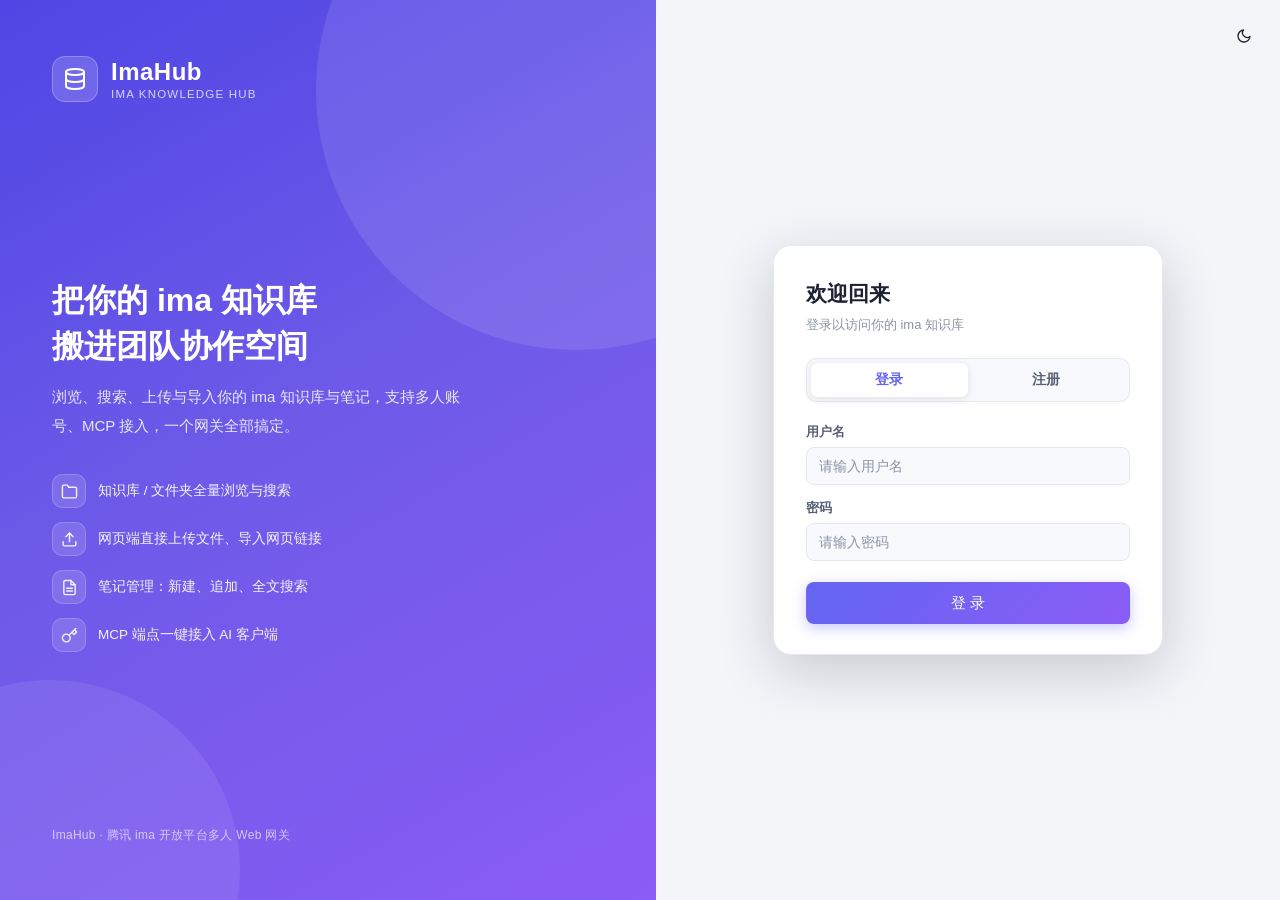
==== web/index.html @ d9f64e57 "feat: ImaHub v0.1.0 — 腾讯 ima 团队 Web 网关（WebUI + 账号 + IMA 引擎 + MCP） - 单二进制纯 Go，WebUI 内嵌零前端构建；ima 开放平台引" ====
<!DOCTYPE html>
<html lang="zh-CN">
<head>
<meta charset="utf-8">
<meta name="viewport" content="width=device-width, initial-scale=1">
<title>ImaHub</title>
<link rel="icon" href="data:image/svg+xml,%3Csvg xmlns='http://www.w3.org/2000/svg' viewBox='0 0 32 32'%3E%3Cdefs%3E%3ClinearGradient id='g' x1='0' y1='0' x2='1' y2='1'%3E%3Cstop offset='0' stop-color='%236366f1'/%3E%3Cstop offset='1' stop-color='%238b5cf6'/%3E%3C/linearGradient%3E%3C/defs%3E%3Crect width='32' height='32' rx='8' fill='url(%23g)'/%3E%3Cpath d='M10 9h4v14h-4z M18 9h4v14h-4z' fill='%23fff' opacity='.9'/%3E%3C/svg%3E">
<link rel="stylesheet" href="style.css">
</head>
<body>

<!-- ============ 登录 / 注册 / 初始化 ============ -->
<div id="login-view" class="login-wrap hidden">
  <section class="login-hero">
    <div class="hero-brand">
      <div class="hero-logo" id="hero-logo"></div>
      <div>
        <h1 id="hero-site-name">ImaHub</h1>
        <div class="ver" id="hero-version">IMA KNOWLEDGE HUB</div>
      </div>
    </div>
    <div class="hero-mid">
      <h2>把你的 ima 知识库<br>搬进团队协作空间</h2>
      <p>浏览、搜索、上传与导入你的 ima 知识库与笔记，支持多人账号、MCP 接入，一个网关全部搞定。</p>
      <div class="hero-features">
        <div class="hero-feature"><span class="fi" data-hero-icon="folder"></span><span>知识库 / 文件夹全量浏览与搜索</span></div>
        <div class="hero-feature"><span class="fi" data-hero-icon="upload"></span><span>网页端直接上传文件、导入网页链接</span></div>
        <div class="hero-feature"><span data-hero-icon="note" class="fi"></span><span>笔记管理：新建、追加、全文搜索</span></div>
        <div class="hero-feature"><span class="fi" data-hero-icon="key"></span><span>MCP 端点一键接入 AI 客户端</span></div>
      </div>
    </div>
    <div class="hero-foot">ImaHub · 腾讯 ima 开放平台多人 Web 网关</div>
  </section>

  <section class="login-side">
    <button class="btn icon ghost login-theme" id="login-theme-btn" title="切换主题"></button>
    <div class="login-card">
      <h2 id="auth-title">欢迎回来</h2>
      <p class="sub" id="auth-sub">登录以访问你的 ima 知识库</p>

      <div class="login-tabs" id="auth-tabs">
        <button type="button" data-tab="login" class="active">登录</button>
        <button type="button" data-tab="register">注册</button>
      </div>

      <form id="auth-form" autocomplete="off">
        <div class="field">
          <label for="auth-username">用户名</label>
          <input class="input" id="auth-username" name="username" placeholder="请输入用户名" autocomplete="username" required>
        </div>
        <div class="field">
          <label for="auth-password">密码</label>
          <input class="input" id="auth-password" name="password" type="password" placeholder="请输入密码" autocomplete="current-password" required>
        </div>
        <div class="field hidden" id="auth-password2-field">
          <label for="auth-password2">确认密码</label>
          <input class="input" id="auth-password2" name="password2" type="password" placeholder="再次输入密码" autocomplete="new-password">
        </div>
        <button class="btn primary login-submit" id="auth-submit" type="submit">登 录</button>
      </form>
    </div>
  </section>
</div>

<!-- ============ 主应用 ============ -->
<div id="app-view" class="layout hidden">
  <aside class="sidebar" id="sidebar">
    <div class="side-brand">
      <div class="side-logo" id="side-logo"></div>
      <div>
        <div class="name" id="side-site-name">ImaHub</div>
        <div class="ver" id="side-version">IMA HUB</div>
      </div>
    </div>
    <nav class="side-nav" id="side-nav">
      <div class="side-group-title">工作台</div>
      <button class="side-item" data-route="home"><span data-icon="home"></span>首页</button>
      <button class="side-item" data-route="files"><span data-icon="folder"></span>文件 / 知识库</button>
      <button class="side-item" data-route="notes"><span data-icon="note"></span>笔记</button>
      <div class="side-group-title">账号</div>
      <button class="side-item" data-route="settings"><span data-icon="settings"></span>设置</button>
      <button class="side-item hidden" data-route="admin" id="nav-admin"><span data-icon="users"></span>管理后台</button>
    </nav>
    <div class="side-foot">
      <div class="side-user">
        <div class="avatar" id="side-avatar">U</div>
        <div class="uinfo">
          <div class="uname" id="side-username">—</div>
          <div class="urole" id="side-userrole">—</div>
        </div>
      </div>
      <div class="side-foot-actions">
        <button class="btn sm" id="theme-btn" title="切换主题"><span data-icon="moon"></span>主题</button>
        <button class="btn sm" id="logout-btn" title="退出登录"><span data-icon="logout"></span>退出</button>
      </div>
    </div>
  </aside>
  <div class="sidebar-overlay" id="sidebar-overlay"></div>

  <div class="main">
    <header class="topbar">
      <button class="btn icon ghost hamburger" id="hamburger" title="菜单"><span data-icon="menu"></span></button>
      <div class="page-title" id="page-title">文件 / 知识库</div>
      <div class="spacer"></div>
      <button class="btn icon ghost" id="top-theme-btn" title="切换主题"><span data-icon="moon"></span></button>
    </header>
    <main class="content" id="view-root"></main>
  </div>
</div>

<div id="modal-root"></div>
<div class="toasts" id="toasts"></div>

<script src="api.js"></script>
<script src="ui.js"></script>
<script src="view-files.js"></script>
<script src="view-notes.js"></script>
<script src="view-misc.js"></script>
<script src="view-home.js"></script>
<script src="app.js"></script>
</body>
</html>
---- web/style.css ----
/* ImaHub — 手写样式，零外部依赖 */

/* ============ 变量 ============ */
:root {
  --accent: #6366f1;
  --accent-2: #8b5cf6;
  --accent-grad: linear-gradient(135deg, #6366f1 0%, #8b5cf6 100%);
  --accent-soft: rgba(99, 102, 241, .10);
  --accent-border: rgba(99, 102, 241, .35);
  --bg: #f4f5f9;
  --panel: #ffffff;
  --panel-2: #f8f9fc;
  --text: #1d2233;
  --text-2: #565e73;
  --muted: #8b93a7;
  --border: #e6e8f0;
  --hover: #f1f2f8;
  --danger: #e5484d;
  --danger-soft: rgba(229, 72, 77, .10);
  --ok: #12a672;
  --ok-soft: rgba(18, 166, 114, .12);
  --warn: #d97706;
  --warn-soft: rgba(217, 119, 6, .12);
  --shadow: 0 1px 3px rgba(24, 28, 48, .06), 0 8px 24px rgba(24, 28, 48, .07);
  --shadow-lg: 0 16px 56px rgba(24, 28, 48, .20);
  --radius: 12px;
  --radius-sm: 8px;
  --sidebar-bg: #161a2d;
  --sidebar-bg-2: #1d2238;
  --sidebar-text: #a7aec6;
  --sidebar-line: rgba(255, 255, 255, .07);
  --topbar-h: 60px;
}

[data-theme="dark"] {
  --bg: #0e1120;
  --panel: #171b2c;
  --panel-2: #1d2235;
  --text: #e9ebf5;
  --text-2: #b3b9cd;
  --muted: #79809c;
  --border: #282e46;
  --hover: #222840;
  --accent-soft: rgba(129, 140, 248, .16);
  --accent-border: rgba(129, 140, 248, .45);
  --ok-soft: rgba(18, 166, 114, .18);
  --warn-soft: rgba(217, 119, 6, .18);
  --danger-soft: rgba(229, 72, 77, .16);
  --shadow: 0 1px 3px rgba(0, 0, 0, .35), 0 8px 24px rgba(0, 0, 0, .35);
  --shadow-lg: 0 16px 56px rgba(0, 0, 0, .6);
}

/* ============ 基础 ============ */
* { box-sizing: border-box; }
html, body { height: 100%; }
body {
  margin: 0;
  font-family: -apple-system, BlinkMacSystemFont, "Segoe UI", "PingFang SC", "Hiragino Sans GB", "Microsoft YaHei", "Noto Sans SC", sans-serif;
  font-size: 14px;
  color: var(--text);
  background: var(--bg);
  -webkit-font-smoothing: antialiased;
  overflow: hidden;
}
.hidden { display: none !important; }
button { font-family: inherit; }
input, textarea, select { font-family: inherit; color: inherit; }
a { color: var(--accent); text-decoration: none; }
::-webkit-scrollbar { width: 10px; height: 10px; }
::-webkit-scrollbar-thumb { background: rgba(128, 136, 160, .38); border-radius: 8px; border: 2px solid transparent; background-clip: content-box; }
[data-theme="dark"] ::-webkit-scrollbar-thumb { background: rgba(128, 136, 160, .26); border: 2px solid transparent; background-clip: content-box; }
::-webkit-scrollbar-track { background: transparent; }

/* ============ 按钮 ============ */
.btn {
  display: inline-flex; align-items: center; justify-content: center; gap: 7px;
  height: 36px; padding: 0 15px;
  border: 1px solid var(--border); border-radius: var(--radius-sm);
  background: var(--panel); color: var(--text);
  font-size: 13.5px; font-weight: 500; cursor: pointer;
  transition: all .16s ease; white-space: nowrap; user-select: none;
}
.btn:hover { border-color: var(--accent-border); color: var(--accent); background: var(--accent-soft); }
.btn:active { transform: translateY(1px); }
.btn:disabled { opacity: .55; cursor: not-allowed; transform: none; }
.btn.primary { background: var(--accent-grad); border-color: transparent; color: #fff; box-shadow: 0 4px 14px rgba(99, 102, 241, .35); }
.btn.primary:hover { filter: brightness(1.07); color: #fff; background: var(--accent-grad); }
.btn.danger { background: var(--danger); border-color: transparent; color: #fff; }
.btn.danger:hover { filter: brightness(1.08); background: var(--danger); color: #fff; }
.btn.ghost { background: transparent; border-color: transparent; }
.btn.ghost:hover { background: var(--hover); color: var(--text); border-color: transparent; }
.btn.sm { height: 30px; padding: 0 11px; font-size: 12.5px; gap: 5px; }
.btn.icon { width: 36px; padding: 0; }
.btn.icon.sm { width: 30px; }
.btn .icon-svg { flex: none; }

/* ============ 表单 ============ */
.field { margin-bottom: 15px; }
.field > label { display: block; font-size: 12.5px; font-weight: 600; color: var(--text-2); margin-bottom: 6px; }
.input, .select, .textarea {
  width: 100%; height: 38px; padding: 0 12px;
  border: 1px solid var(--border); border-radius: var(--radius-sm);
  background: var(--panel-2); color: var(--text); font-size: 13.5px;
  transition: border-color .16s, box-shadow .16s; outline: none;
}
.textarea { height: auto; min-height: 110px; padding: 10px 12px; line-height: 1.65; resize: vertical; }
.input:focus, .select:focus, .textarea:focus { border-color: var(--accent); box-shadow: 0 0 0 3px var(--accent-soft); background: var(--panel); }
.input::placeholder, .textarea::placeholder { color: var(--muted); }
.select { appearance: none; -webkit-appearance: none; background-image: linear-gradient(45deg, transparent 50%, var(--muted) 50%), linear-gradient(135deg, var(--muted) 50%, transparent 50%); background-position: calc(100% - 17px) 16px, calc(100% - 12px) 16px; background-size: 5px 5px; background-repeat: no-repeat; cursor: pointer; }
.hint { font-size: 12px; color: var(--muted); margin-top: 6px; line-height: 1.6; }
.form-row { display: flex; gap: 12px; }
.form-row > * { flex: 1; min-width: 0; }

.checkbox { display: inline-flex; align-items: center; gap: 8px; cursor: pointer; font-size: 13.5px; user-select: none; }
.checkbox input { width: 16px; height: 16px; accent-color: var(--accent); cursor: pointer; }

.switch { position: relative; width: 40px; height: 22px; flex: none; cursor: pointer; }
.switch input { opacity: 0; width: 0; height: 0; }
.switch .track { position: absolute; inset: 0; background: var(--border); border-radius: 999px; transition: background .18s; }
.switch .track::after { content: ""; position: absolute; top: 3px; left: 3px; width: 16px; height: 16px; background: #fff; border-radius: 50%; transition: transform .18s; box-shadow: 0 1px 3px rgba(0, 0, 0, .25); }
.switch input:checked + .track { background: var(--accent); }
.switch input:checked + .track::after { transform: translateX(18px); }

/* ============ 登录页 ============ */
.login-wrap { min-height: 100vh; display: grid; grid-template-columns: 1.05fr 1fr; overflow: auto; }
.login-hero {
  position: relative; overflow: hidden;
  background: linear-gradient(150deg, #4f46e5 0%, #6d5ae8 46%, #8b5cf6 100%);
  color: #fff; padding: 56px 52px;
  display: flex; flex-direction: column; justify-content: space-between;
}
.login-hero::before, .login-hero::after {
  content: ""; position: absolute; border-radius: 50%; pointer-events: none;
}
.login-hero::before { width: 520px; height: 520px; right: -180px; top: -170px; background: rgba(255, 255, 255, .10); }
.login-hero::after { width: 380px; height: 380px; left: -140px; bottom: -160px; background: rgba(255, 255, 255, .08); }
.login-hero > * { position: relative; z-index: 1; }
.hero-brand { display: flex; align-items: center; gap: 13px; }
.hero-logo {
  width: 46px; height: 46px; border-radius: 13px; flex: none;
  background: rgba(255, 255, 255, .16); border: 1px solid rgba(255, 255, 255, .25);
  display: flex; align-items: center; justify-content: center;
  backdrop-filter: blur(6px);
}
.hero-brand h1 { margin: 0; font-size: 24px; font-weight: 700; letter-spacing: .5px; }
.hero-brand .ver { font-size: 11.5px; opacity: .75; margin-top: 2px; letter-spacing: 1.2px; text-transform: uppercase; }
.hero-mid { margin: 48px 0; }
.hero-mid h2 { font-size: 32px; line-height: 1.45; margin: 0 0 14px; font-weight: 700; }
.hero-mid p { font-size: 15px; line-height: 1.9; opacity: .85; margin: 0; max-width: 420px; }
.hero-features { display: flex; flex-direction: column; gap: 14px; margin-top: 34px; }
.hero-feature { display: flex; align-items: center; gap: 12px; font-size: 13.5px; opacity: .92; }
.hero-feature .fi {
  width: 34px; height: 34px; border-radius: 10px; flex: none;
  background: rgba(255, 255, 255, .14); border: 1px solid rgba(255, 255, 255, .2);
  display: flex; align-items: center; justify-content: center;
}
.hero-foot { font-size: 12px; opacity: .65; letter-spacing: .3px; }

.login-side { display: flex; align-items: center; justify-content: center; padding: 40px 30px; background: var(--bg); position: relative; }
.login-card {
  width: 100%; max-width: 390px;
  background: var(--panel); border: 1px solid var(--border);
  border-radius: 18px; box-shadow: var(--shadow-lg);
  padding: 34px 32px 30px;
}
.login-card h2 { margin: 0 0 6px; font-size: 21px; }
.login-card .sub { color: var(--muted); font-size: 13px; margin: 0 0 22px; line-height: 1.7; }
.login-tabs { display: flex; background: var(--panel-2); border: 1px solid var(--border); border-radius: 10px; padding: 4px; margin-bottom: 22px; }
.login-tabs button {
  flex: 1; height: 34px; border: 0; border-radius: 7px; background: transparent;
  color: var(--text-2); font-size: 13.5px; font-weight: 600; cursor: pointer; transition: all .16s;
}
.login-tabs button.active { background: var(--panel); color: var(--accent); box-shadow: 0 2px 8px rgba(24, 28, 48, .10); }
.login-submit { width: 100%; height: 42px; font-size: 14.5px; margin-top: 6px; }
.login-theme { position: absolute; top: 18px; right: 18px; }

/* ============ 主布局 ============ */
.layout { display: flex; height: 100vh; overflow: hidden; }

.sidebar {
  width: 236px; flex: none;
  background: var(--sidebar-bg);
  display: flex; flex-direction: column;
  color: var(--sidebar-text);
  z-index: 40;
}
.side-brand {
  display: flex; align-items: center; gap: 11px;
  padding: 18px 18px 16px;
  border-bottom: 1px solid var(--sidebar-line);
}
.side-logo {
  width: 36px; height: 36px; border-radius: 10px; flex: none;
  background: var(--accent-grad);
  display: flex; align-items: center; justify-content: center;
  box-shadow: 0 4px 12px rgba(99, 102, 241, .4);
}
.side-brand .name { color: #fff; font-size: 17px; font-weight: 700; letter-spacing: .4px; line-height: 1.2; }
.side-brand .ver { font-size: 10.5px; letter-spacing: 1px; opacity: .55; text-transform: uppercase; }

.side-nav { flex: 1; overflow-y: auto; padding: 14px 12px; }
.side-group-title { font-size: 11px; letter-spacing: 1.4px; text-transform: uppercase; opacity: .45; padding: 10px 10px 7px; }
.side-item {
  display: flex; align-items: center; gap: 11px;
  height: 40px; padding: 0 12px; margin-bottom: 3px;
  border-radius: 9px; border: 0; width: 100%;
  background: transparent; color: var(--sidebar-text);
  font-size: 13.5px; font-weight: 500; cursor: pointer; text-align: left;
  transition: background .15s, color .15s;
}
.side-item:hover { background: rgba(255, 255, 255, .07); color: #fff; }
.side-item.active { background: var(--accent-grad); color: #fff; box-shadow: 0 4px 14px rgba(99, 102, 241, .35); }
.side-item .icon-svg { flex: none; opacity: .85; }
.side-item.active .icon-svg { opacity: 1; }

.side-foot { border-top: 1px solid var(--sidebar-line); padding: 12px; }
.side-user {
  display: flex; align-items: center; gap: 10px;
  padding: 8px; border-radius: 10px;
  background: var(--sidebar-bg-2);
}
.avatar {
  width: 34px; height: 34px; border-radius: 50%; flex: none;
  background: var(--accent-grad); color: #fff;
  display: flex; align-items: center; justify-content: center;
  font-size: 14px; font-weight: 700;
}
.side-user .uinfo { flex: 1; min-width: 0; }
.side-user .uname { color: #fff; font-size: 13px; font-weight: 600; white-space: nowrap; overflow: hidden; text-overflow: ellipsis; }
.side-user .urole { font-size: 11px; opacity: .6; margin-top: 1px; }
.side-foot-actions { display: flex; gap: 6px; margin-top: 8px; }
.side-foot-actions .btn { flex: 1; background: transparent; border-color: var(--sidebar-line); color: var(--sidebar-text); height: 32px; font-size: 12.5px; }
.side-foot-actions .btn:hover { background: rgba(255, 255, 255, .08); color: #fff; border-color: transparent; }

.main { flex: 1; min-width: 0; display: flex; flex-direction: column; }
.topbar {
  height: var(--topbar-h); flex: none;
  display: flex; align-items: center; gap: 12px;
  padding: 0 22px;
  background: var(--panel);
  border-bottom: 1px solid var(--border);
}
.topbar .page-title { font-size: 16.5px; font-weight: 700; }
.topbar .spacer { flex: 1; }
.hamburger { display: none; }

.content { flex: 1; overflow: auto; position: relative; }

/* ============ 通用卡片/表格 ============ */
.card {
  background: var(--panel); border: 1px solid var(--border);
  border-radius: var(--radius); box-shadow: var(--shadow);
}
.card-head {
  display: flex; align-items: center; gap: 10px;
  padding: 16px 20px; border-bottom: 1px solid var(--border);
}
.card-head h3 { margin: 0; font-size: 15px; font-weight: 700; }
.card-head .sub { color: var(--muted); font-size: 12.5px; }
.card-body { padding: 20px; }

.table-wrap { overflow-x: auto; }
table.tbl { width: 100%; border-collapse: collapse; }
.tbl th {
  text-align: left; font-size: 12px; font-weight: 600; letter-spacing: .4px;
  color: var(--muted); padding: 11px 16px;
  border-bottom: 1px solid var(--border); background: var(--panel-2);
  white-space: nowrap;
}
.tbl td { padding: 11px 16px; border-bottom: 1px solid var(--border); font-size: 13.5px; vertical-align: middle; }
.tbl tbody tr { transition: background .13s; }
.tbl tbody tr:hover { background: var(--hover); }
.tbl tbody tr:last-child td { border-bottom: 0; }
.tbl .actions { display: flex; gap: 6px; justify-content: flex-end; }
.tbl .cell-name { display: flex; align-items: center; gap: 10px; min-width: 0; }
.tbl .cell-name .nm { white-space: nowrap; overflow: hidden; text-overflow: ellipsis; font-weight: 500; }
.tbl .cell-name.clickable .nm { cursor: pointer; }
.tbl .cell-name.clickable:hover .nm { color: var(--accent); }

.badge {
  display: inline-flex; align-items: center; gap: 5px;
  height: 22px; padding: 0 9px; border-radius: 999px;
  font-size: 11.5px; font-weight: 600; white-space: nowrap;
  background: var(--accent-soft); color: var(--accent);
}
.badge.ok { background: var(--ok-soft); color: var(--ok); }
.badge.warn { background: var(--warn-soft); color: var(--warn); }
.badge.danger { background: var(--danger-soft); color: var(--danger); }
.badge.muted { background: var(--hover); color: var(--muted); }

.muted { color: var(--muted); }
.mono { font-family: ui-monospace, SFMono-Regular, Menlo, Consolas, "Liberation Mono", monospace; }

/* ============ 空状态 / 骨架屏 ============ */
.empty {
  display: flex; flex-direction: column; align-items: center; justify-content: center;
  padding: 56px 24px; text-align: center; color: var(--muted); gap: 6px;
}
.empty .icon-svg { opacity: .4; margin-bottom: 8px; }
.empty .t { font-size: 15px; font-weight: 600; color: var(--text-2); }
.empty .d { font-size: 12.5px; line-height: 1.8; max-width: 320px; }

.skeleton { background: linear-gradient(90deg, var(--hover) 25%, var(--panel-2) 50%, var(--hover) 75%); background-size: 200% 100%; animation: shimmer 1.3s infinite; border-radius: 6px; }
@keyframes shimmer { 0% { background-position: 200% 0; } 100% { background-position: -200% 0; } }
.sk-row { display: flex; align-items: center; gap: 12px; padding: 13px 16px; border-bottom: 1px solid var(--border); }
.sk-line { height: 12px; }

.spinner {
  width: 22px; height: 22px; flex: none;
  border: 2.5px solid var(--accent-soft); border-top-color: var(--accent);
  border-radius: 50%; animation: spin .7s linear infinite;
}
.spinner.lg { width: 34px; height: 34px; border-width: 3px; }
@keyframes spin { to { transform: rotate(360deg); } }
.loading-center { display: flex; flex-direction: column; align-items: center; gap: 12px; padding: 60px 0; color: var(--muted); font-size: 13px; }

/* ============ Toast ============ */
.toasts {
  position: fixed; top: 18px; right: 18px; z-index: 1000;
  display: flex; flex-direction: column; gap: 10px; max-width: min(380px, calc(100vw - 36px));
}
.toast {
  display: flex; align-items: flex-start; gap: 10px;
  background: var(--panel); border: 1px solid var(--border);
  border-left: 3px solid var(--accent);
  border-radius: 10px; box-shadow: var(--shadow-lg);
  padding: 12px 14px; font-size: 13px; line-height: 1.6;
  animation: toast-in .22s ease;
}
.toast.out { animation: toast-out .22s ease forwards; }
.toast.success { border-left-color: var(--ok); }
.toast.error { border-left-color: var(--danger); }
.toast.warn { border-left-color: var(--warn); }
.toast .icon-svg { flex: none; margin-top: 1px; }
.toast.success .icon-svg { color: var(--ok); }
.toast.error .icon-svg { color: var(--danger); }
.toast.warn .icon-svg { color: var(--warn); }
@keyframes toast-in { from { opacity: 0; transform: translateX(24px); } to { opacity: 1; transform: none; } }
@keyframes toast-out { to { opacity: 0; transform: translateX(24px); } }

/* ============ 模态框 ============ */
.modal-mask {
  position: fixed; inset: 0; z-index: 500;
  background: rgba(15, 18, 32, .55);
  backdrop-filter: blur(3px);
  display: flex; align-items: center; justify-content: center;
  padding: 24px;
  animation: fade-in .18s ease;
}
@keyframes fade-in { from { opacity: 0; } to { opacity: 1; } }
.modal {
  width: 100%; max-width: 460px; max-height: calc(100vh - 48px);
  background: var(--panel); border: 1px solid var(--border);
  border-radius: 16px; box-shadow: var(--shadow-lg);
  display: flex; flex-direction: column; overflow: hidden;
  animation: modal-in .2s cubic-bezier(.2, .9, .3, 1.2);
}
.modal.wide { max-width: 640px; }
.modal.xwide { max-width: 820px; }
@keyframes modal-in { from { opacity: 0; transform: translateY(16px) scale(.97); } to { opacity: 1; transform: none; } }
.modal-head {
  display: flex; align-items: center; gap: 10px;
  padding: 17px 22px 14px; border-bottom: 1px solid var(--border);
}
.modal-head h3 { margin: 0; font-size: 16px; font-weight: 700; flex: 1; }
.modal-body { padding: 20px 22px; overflow-y: auto; }
.modal-foot {
  display: flex; justify-content: flex-end; gap: 10px;
  padding: 14px 22px 18px; border-top: 1px solid var(--border);
}
.modal-close {
  width: 30px; height: 30px; border: 0; border-radius: 8px;
  background: transparent; color: var(--muted); cursor: pointer;
  display: flex; align-items: center; justify-content: center;
}
.modal-close:hover { background: var(--hover); color: var(--text); }

/* ============ 文件页 ============ */
.files-page { display: flex; height: 100%; min-height: 0; }
.kb-panel {
  width: 252px; flex: none; display: flex; flex-direction: column;
  background: var(--panel); border-right: 1px solid var(--border); min-height: 0;
}
.kb-panel-head {
  display: flex; align-items: center; gap: 8px;
  padding: 15px 16px 11px;
}
.kb-panel-head h3 { margin: 0; font-size: 14px; font-weight: 700; flex: 1; }
.kb-search { margin: 0 16px 11px; }
.kb-list { flex: 1; overflow-y: auto; padding: 0 10px 12px; }
.kb-item {
  display: flex; align-items: center; gap: 10px; width: 100%;
  padding: 9px 10px; margin-bottom: 2px; border: 0; border-radius: 9px;
  background: transparent; cursor: pointer; text-align: left;
  transition: background .14s;
}
.kb-item:hover { background: var(--hover); }
.kb-item.active { background: var(--accent-soft); }
.kb-item.active .kb-name { color: var(--accent); font-weight: 600; }
.kb-cover {
  width: 34px; height: 34px; border-radius: 9px; flex: none;
  background: var(--accent-grad); color: #fff;
  display: flex; align-items: center; justify-content: center;
  font-size: 13px; font-weight: 700; overflow: hidden;
}
.kb-cover img { width: 100%; height: 100%; object-fit: cover; }
.kb-name { flex: 1; min-width: 0; font-size: 13px; white-space: nowrap; overflow: hidden; text-overflow: ellipsis; color: var(--text-2); }

/* 账号标签（聚合列表条目所属账号） */
.chip {
  display: inline-flex; align-items: center; gap: 4px; flex: none;
  height: 18px; padding: 0 7px; border-radius: 999px;
  font-size: 10.5px; font-weight: 600; line-height: 1;
  background: var(--accent-soft); color: var(--accent);
  white-space: nowrap; max-width: 96px; overflow: hidden; text-overflow: ellipsis;
}
.kb-item .chip { margin-left: 4px; }
.note-item .chip { margin-right: 6px; vertical-align: 1px; }

/* IMA 容量池账号卡片 */
.acct-list { display: flex; flex-direction: column; gap: 12px; }
.acct-item {
  border: 1px solid var(--border); border-radius: 12px;
  background: var(--panel-2); padding: 13px 15px;
}
.acct-main { display: flex; align-items: center; gap: 12px; flex-wrap: wrap; }
.acct-info { flex: 1; min-width: 160px; }
.acct-name { font-size: 13.5px; font-weight: 600; display: flex; align-items: center; gap: 6px; flex-wrap: wrap; }
.acct-sub { font-size: 11.5px; color: var(--muted); margin-top: 3px; }
.acct-actions { display: flex; gap: 6px; flex-wrap: wrap; }
.acct-upkb {
  display: flex; align-items: center; gap: 10px; flex-wrap: wrap;
  margin-top: 11px; padding-top: 11px; border-top: 1px dashed var(--border);
}
.acct-upkb .lbl { font-size: 12.5px; font-weight: 600; color: var(--text-2); white-space: nowrap; }
.acct-upkb .select { width: auto; min-width: 180px; max-width: 320px; height: 32px; font-size: 12.5px; }
.acct-edit { margin-top: 11px; padding-top: 11px; border-top: 1px dashed var(--border); }
.acct-test { margin-top: 10px; }
@media (max-width: 860px) {
  .acct-upkb .select { width: 100%; max-width: none; }
}

.files-main { flex: 1; min-width: 0; display: flex; flex-direction: column; position: relative; }
.files-toolbar {
  display: flex; align-items: center; gap: 12px; flex-wrap: wrap;
  padding: 13px 20px; background: var(--panel); border-bottom: 1px solid var(--border);
}
.breadcrumb { display: flex; align-items: center; gap: 3px; flex-wrap: wrap; min-width: 0; flex: 1; }
.crumb {
  border: 0; background: transparent; color: var(--text-2);
  font-size: 13.5px; font-weight: 500; padding: 5px 8px; border-radius: 7px;
  cursor: pointer; max-width: 180px; white-space: nowrap; overflow: hidden; text-overflow: ellipsis;
}
.crumb:hover { background: var(--hover); color: var(--accent); }
.crumb.current { color: var(--text); font-weight: 600; cursor: default; }
.crumb-sep { color: var(--muted); flex: none; display: flex; }
.toolbar-actions { display: flex; align-items: center; gap: 8px; flex-wrap: wrap; }
.search-box {
  display: flex; align-items: center; gap: 6px;
  height: 36px; padding: 0 6px 0 12px; min-width: 210px;
  border: 1px solid var(--border); border-radius: var(--radius-sm);
  background: var(--panel-2); transition: border-color .16s, box-shadow .16s;
}
.search-box:focus-within { border-color: var(--accent); box-shadow: 0 0 0 3px var(--accent-soft); background: var(--panel); }
.search-box input { flex: 1; min-width: 0; border: 0; background: transparent; outline: none; font-size: 13px; height: 100%; }
.search-box .icon-svg { color: var(--muted); flex: none; }

.files-body { flex: 1; overflow-y: auto; padding: 16px 20px 28px; display: flex; flex-direction: column; }
.files-body > .empty { flex: 1; }
.files-body > .card, .files-body > .load-more { flex: none; }
.file-icon {
  width: 36px; height: 36px; border-radius: 9px; flex: none;
  display: flex; align-items: center; justify-content: center;
}
.load-more { display: flex; justify-content: center; padding: 18px 0 6px; }

.drop-overlay {
  position: absolute; inset: 12px; z-index: 30;
  border: 2.5px dashed var(--accent); border-radius: 16px;
  background: var(--accent-soft);
  display: none; flex-direction: column; align-items: center; justify-content: center; gap: 10px;
  color: var(--accent); font-size: 16px; font-weight: 600;
  pointer-events: none; backdrop-filter: blur(2px);
}
.drop-overlay.show { display: flex; }

/* 上传进度 */
.upl-list { display: flex; flex-direction: column; gap: 10px; margin-top: 4px; }
.upl-item { border: 1px solid var(--border); border-radius: 10px; padding: 10px 12px; background: var(--panel-2); }
.upl-item .row1 { display: flex; align-items: center; gap: 8px; font-size: 12.5px; margin-bottom: 8px; }
.upl-item .fname { flex: 1; min-width: 0; white-space: nowrap; overflow: hidden; text-overflow: ellipsis; font-weight: 500; }
.progress { height: 6px; border-radius: 999px; background: var(--border); overflow: hidden; }
.progress .bar { height: 100%; width: 0; background: var(--accent-grad); border-radius: 999px; transition: width .18s ease; }
.upl-item.done .progress .bar { background: var(--ok); }
.upl-item.fail .progress .bar { background: var(--danger); }

/* ============ 笔记页 ============ */
.notes-page { display: flex; height: 100%; min-height: 0; }
.nb-panel {
  width: 232px; flex: none; display: flex; flex-direction: column;
  background: var(--panel); border-right: 1px solid var(--border); min-height: 0;
}
.notes-list-pane {
  width: 320px; flex: none; display: flex; flex-direction: column;
  border-right: 1px solid var(--border); min-height: 0; background: var(--panel-2);
}
.notes-list-head { padding: 13px 14px; border-bottom: 1px solid var(--border); display: flex; flex-direction: column; gap: 10px; }
.notes-list { flex: 1; overflow-y: auto; padding: 8px; }
.note-item {
  width: 100%; text-align: left; border: 0; background: transparent;
  padding: 11px 12px; border-radius: 10px; cursor: pointer; margin-bottom: 3px;
  transition: background .14s;
}
.note-item:hover { background: var(--hover); }
.note-item.active { background: var(--accent-soft); box-shadow: inset 0 0 0 1px var(--accent-border); }
.note-item .nt { font-size: 13.5px; font-weight: 600; color: var(--text); white-space: nowrap; overflow: hidden; text-overflow: ellipsis; }
.note-item .nd { font-size: 12px; color: var(--muted); margin-top: 4px; white-space: nowrap; overflow: hidden; text-overflow: ellipsis; }
.note-viewer { flex: 1; min-width: 0; display: flex; flex-direction: column; min-height: 0; background: var(--panel); }
.note-viewer-head {
  padding: 15px 24px; border-bottom: 1px solid var(--border);
  display: flex; align-items: center; gap: 10px;
}
.note-viewer-head h3 { margin: 0; font-size: 16px; font-weight: 700; flex: 1; min-width: 0; white-space: nowrap; overflow: hidden; text-overflow: ellipsis; }
.note-content { flex: 1; overflow-y: auto; padding: 22px 26px 40px; line-height: 1.85; font-size: 14px; }
.note-content > .md { max-width: 760px; }
.note-plain { white-space: pre-wrap; word-break: break-word; }

/* Markdown 渲染 */
.md-h1, .md-h2, .md-h3 { font-weight: 700; margin: 20px 0 10px; line-height: 1.4; }
.md-h1 { font-size: 21px; }
.md-h2 { font-size: 18px; }
.md-h3 { font-size: 15.5px; }
.md-p { margin: 10px 0; }
.md-strong { font-weight: 700; }
.md-em { font-style: italic; }
.md-code {
  background: var(--panel-2); border: 1px solid var(--border); border-radius: 10px;
  padding: 13px 15px; overflow-x: auto; font-size: 12.8px; line-height: 1.7; margin: 12px 0;
}
.md-code code { font-family: ui-monospace, SFMono-Regular, Menlo, Consolas, monospace; }
.md-ic {
  background: var(--accent-soft); color: var(--accent);
  border-radius: 5px; padding: 1.5px 6px; font-size: 12.6px;
  font-family: ui-monospace, SFMono-Regular, Menlo, Consolas, monospace;
}
.md-ul, .md-ol { margin: 10px 0; padding-left: 24px; }
.md-ul li, .md-ol li { margin: 5px 0; }
.md-quote { border-left: 3px solid var(--accent); padding: 4px 0 4px 14px; color: var(--text-2); margin: 12px 0; }
.md-link { color: var(--accent); text-decoration: underline; text-underline-offset: 3px; }
.md-hr { border: 0; border-top: 1px solid var(--border); margin: 20px 0; }

/* ============ 设置页 ============ */
.settings-page { max-width: 880px; margin: 0 auto; padding: 24px 24px 48px; display: flex; flex-direction: column; gap: 18px; }
.setting-row { display: flex; align-items: center; gap: 12px; }
.setting-row .lbl { width: 130px; flex: none; font-size: 13px; font-weight: 600; color: var(--text-2); }
.setting-row .val { flex: 1; min-width: 0; }
.mcp-endpoint {
  display: flex; align-items: center; gap: 8px;
  background: var(--panel-2); border: 1px solid var(--border); border-radius: 10px;
  padding: 11px 14px; font-size: 13px;
}
.mcp-endpoint .mono { flex: 1; min-width: 0; overflow-x: auto; white-space: nowrap; }
.code-block {
  position: relative;
  background: var(--panel-2); border: 1px solid var(--border); border-radius: 10px;
  padding: 14px 16px; overflow-x: auto;
}
.code-block pre { margin: 0; font-size: 12.5px; line-height: 1.75; font-family: ui-monospace, SFMono-Regular, Menlo, Consolas, monospace; }
.code-block .copy-btn { position: absolute; top: 8px; right: 8px; }
.kv-preview {
  display: inline-flex; align-items: center; gap: 8px;
  background: var(--panel-2); border: 1px solid var(--border);
  border-radius: 8px; padding: 7px 12px; font-size: 13px;
}

/* ============ 管理页 ============ */
.admin-page { max-width: 1080px; margin: 0 auto; padding: 24px 24px 48px; display: flex; flex-direction: column; gap: 18px; }

/* ============ 详情定义列表 ============ */
.dl { display: grid; grid-template-columns: 96px 1fr; gap: 9px 14px; font-size: 13.5px; }
.dl dt { color: var(--muted); font-size: 12.5px; padding-top: 2px; }
.dl dd { margin: 0; word-break: break-all; }

/* ============ 首页仪表盘 ============ */
.home-page {
  display: grid; grid-template-columns: 1.15fr 1fr; gap: 18px;
  padding: 20px 22px 40px; align-items: start;
}
.home-panel { min-width: 0; }
.home-sub-title { font-size: 12.5px; font-weight: 700; color: var(--text-2); margin: 18px 2px 8px; }

.stat-row { display: grid; grid-template-columns: repeat(4, 1fr); gap: 10px; }
.stat-card {
  background: var(--panel-2); border: 1px solid var(--border); border-radius: 10px;
  padding: 12px 14px;
}
.stat-card .num { font-size: 21px; font-weight: 700; letter-spacing: .2px; }
.stat-card .lbl { font-size: 11.5px; color: var(--muted); margin-top: 3px; }

.bar-row { display: flex; align-items: center; gap: 10px; margin: 7px 0; font-size: 12.5px; }
.bar-row .lbl { width: 74px; flex: none; color: var(--text-2); white-space: nowrap; overflow: hidden; text-overflow: ellipsis; }
.bar-track { flex: 1; height: 8px; background: var(--hover); border-radius: 999px; overflow: hidden; min-width: 60px; }
.bar-fill { height: 100%; background: var(--accent-grad); border-radius: 999px; transition: width .3s ease; }
.bar-row .val { width: 108px; flex: none; text-align: right; color: var(--muted); font-size: 11.5px; white-space: nowrap; }

.upload-line { margin: 10px 2px 0; }
.upload-line .pill {
  display: inline-flex; align-items: center; gap: 6px;
  padding: 4px 10px; border-radius: 999px;
  background: var(--hover); color: var(--muted); font-size: 12px;
}
.upload-line .pill svg { opacity: .65; vertical-align: -2px; }

.scan-bar {
  display: flex; align-items: center; gap: 12px; flex-wrap: wrap;
  padding: 12px 14px; margin-top: 16px;
  background: var(--panel-2); border: 1px solid var(--border); border-radius: 10px;
}

.task-input-row { display: flex; gap: 8px; margin-bottom: 10px; }
.task-input-row .input { flex: 1; min-width: 0; }
.task-list { display: flex; flex-direction: column; }
.task-item {
  display: flex; align-items: flex-start; gap: 10px;
  padding: 9px 6px; border-radius: 9px;
}
.task-item:hover { background: var(--hover); }
.task-dot {
  width: 15px; height: 15px; border-radius: 50%;
  border: 2px solid var(--muted); background: transparent;
  margin-top: 3px; cursor: pointer; flex: none; padding: 0;
  transition: all .15s;
}
.task-dot:hover { transform: scale(1.18); }
.dot-todo { border-color: var(--muted); background: transparent; }
.dot-doing { border-color: var(--accent); background: var(--accent); }
.dot-done { border-color: var(--ok); background: var(--ok); }
.task-body { flex: 1; min-width: 0; }
.task-title { font-size: 13px; font-weight: 600; cursor: pointer; word-break: break-word; }
.task-title:hover { color: var(--accent); }
.task-title.done { text-decoration: line-through; color: var(--muted); }
.task-note {
  font-size: 12px; color: var(--muted); margin-top: 3px;
  word-break: break-word; white-space: pre-wrap;
}
.task-meta { display: flex; align-items: center; gap: 10px; margin-top: 5px; font-size: 11.5px; flex-wrap: wrap; }
.task-meta .badge { height: 19px; font-size: 10.5px; }
.due-over { color: var(--danger); font-weight: 600; }

.recent-list { display: flex; flex-direction: column; }
.recent-item {
  display: flex; align-items: center; gap: 11px;
  padding: 9px 6px; border-radius: 9px;
}
.recent-item.clickable { cursor: pointer; }
.recent-item.clickable:hover { background: var(--hover); }
.recent-icon {
  width: 33px; height: 33px; border-radius: 9px; flex: none;
  display: flex; align-items: center; justify-content: center;
}
.recent-body { flex: 1; min-width: 0; }
.recent-title {
  font-size: 13px; font-weight: 600;
  white-space: nowrap; overflow: hidden; text-overflow: ellipsis;
}
.recent-meta {
  display: flex; align-items: center; gap: 8px; margin-top: 4px;
  font-size: 11px; flex-wrap: wrap;
}
.recent-meta .badge { height: 18px; font-size: 10px; }

.acct-contrib { display: flex; flex-direction: column; }
.acct-row { padding: 11px 6px; border-bottom: 1px dashed var(--border); }
.acct-row:last-child { border-bottom: 0; }
.acct-row-head { display: flex; align-items: center; gap: 10px; font-size: 13px; }
.acct-stats { font-size: 11.5px; color: var(--muted); }
.acct-error {
  display: flex; align-items: center; gap: 6px;
  font-size: 11.5px; color: var(--danger); margin-top: 6px;
}

/* ============ 响应式 ============ */
.sidebar-overlay {
  position: fixed; inset: 0; z-index: 35;
  background: rgba(15, 18, 32, .5); display: none;
}
.sidebar-overlay.show { display: block; }

@media (max-width: 980px) {
  .kb-panel { width: 210px; }
  .notes-list-pane { width: 270px; }
}

@media (max-width: 860px) {
  .home-page { grid-template-columns: 1fr; padding: 14px 12px 32px; }
  .stat-row { grid-template-columns: repeat(2, 1fr); }
  .sidebar {
    position: fixed; left: 0; top: 0; bottom: 0;
    transform: translateX(-100%); transition: transform .22s ease;
    box-shadow: var(--shadow-lg);
  }
  .sidebar.open { transform: none; }
  .hamburger { display: inline-flex; }
  .login-wrap { grid-template-columns: 1fr; }
  .login-hero { padding: 30px 26px; }
  .hero-mid { margin: 26px 0; }
  .hero-mid h2 { font-size: 23px; }
  .hero-features { display: none; }
  .files-page, .notes-page { flex-direction: column; }
  .kb-panel, .nb-panel, .notes-list-pane {
    width: 100%; max-height: 220px; border-right: 0; border-bottom: 1px solid var(--border);
  }
  .notes-list-pane { max-height: 300px; }
  .settings-page, .admin-page { padding: 16px 14px 40px; }
  .setting-row { flex-direction: column; align-items: stretch; }
  .setting-row .lbl { width: auto; }
  .form-row { flex-direction: column; gap: 0; }
  .modal { max-width: none; }
}

/* ===== 账号加载失败告警行 ===== */
.kb-error-row {
  display: flex; align-items: center; gap: 6px;
  margin: 6px 8px; padding: 7px 10px;
  border-radius: 9px; font-size: 12px;
  background: var(--danger-soft, rgba(239,68,68,.12));
  color: var(--danger, #ef4444);
  cursor: default;
}
.kb-error-row span { overflow: hidden; text-overflow: ellipsis; white-space: nowrap; }

/* ============================================================
   首页升级：Hero 横幅 / 甜甜圈图 / 时间线 / 账号头像
   ============================================================ */
.home-page { display: block; padding: 0 0 28px; }

.home-hero {
  position: relative; overflow: hidden;
  border-radius: 18px; padding: 24px 26px;
  background: linear-gradient(120deg, #4f46e5 0%, #7c3aed 48%, #a855f7 100%);
  color: #fff; margin-bottom: 18px;
  box-shadow: 0 12px 32px rgba(99, 102, 241, .28);
}
.hero-decor {
  position: absolute; inset: 0; pointer-events: none;
  background:
    radial-gradient(circle at 88% -20%, rgba(255,255,255,.22) 0, transparent 42%),
    radial-gradient(circle at 62% 130%, rgba(255,255,255,.12) 0, transparent 45%);
}
.hero-decor::after {
  content: ''; position: absolute; right: -60px; top: -60px;
  width: 220px; height: 220px; border-radius: 50%;
  border: 2px dashed rgba(255,255,255,.18);
}
.hero-main {
  position: relative; z-index: 1;
  display: flex; justify-content: space-between; align-items: center;
  gap: 22px; flex-wrap: wrap;
}
.hero-date { font-size: 12.5px; opacity: .85; letter-spacing: .05em; }
.hero-title { margin: 6px 0 4px; font-size: 23px; font-weight: 700; letter-spacing: .2px; }
.hero-sub { font-size: 13px; opacity: .92; }
.hero-chips { display: flex; gap: 8px; flex-wrap: wrap; margin-top: 13px; }
.hero-chip {
  display: inline-flex; align-items: center; gap: 5px;
  background: rgba(255,255,255,.15); border: 1px solid rgba(255,255,255,.22);
  padding: 5px 11px; border-radius: 999px; font-size: 12px;
  backdrop-filter: blur(6px);
}
.hero-actions { display: flex; flex-direction: column; gap: 9px; min-width: 156px; }
.hero-btn {
  background: rgba(255,255,255,.16) !important; color: #fff !important;
  border: 1px solid rgba(255,255,255,.25); justify-content: center;
  transition: background .18s ease, transform .18s ease;
}
.hero-btn:hover { background: rgba(255,255,255,.3) !important; transform: translateY(-1px); }
.hero-btn:active { transform: translateY(0); }

.home-grid { display: grid; grid-template-columns: 1.12fr 1fr; gap: 18px; align-items: start; }
@media (max-width: 1020px) {
  .home-grid { grid-template-columns: 1fr; }
  .hero-main { flex-direction: column; align-items: flex-start; }
  .hero-actions { flex-direction: row; flex-wrap: wrap; width: 100%; }
  .hero-actions .hero-btn { flex: 1; min-width: 130px; }
}

/* 统计卡片 v2：彩色图标横排 */
.stat-card.stat-card-2 {
  display: flex; align-items: center; gap: 11px;
  padding: 13px 14px;
}
.stat-card.stat-card-2:hover { transform: translateY(-2px); box-shadow: 0 8px 22px rgba(15,23,42,.09); }
.stat-icon {
  width: 38px; height: 38px; border-radius: 11px; flex: none;
  display: flex; align-items: center; justify-content: center;
}

/* 甜甜圈图 */
.donut-wrap { display: flex; gap: 24px; align-items: center; margin: 12px 0 6px; flex-wrap: wrap; }
.donut {
  width: 148px; height: 148px; border-radius: 50%; position: relative; flex: none;
  box-shadow: 0 6px 18px rgba(15,23,42,.10);
}
.donut-hole {
  position: absolute; inset: 21%;
  background: var(--card, #fff); border-radius: 50%;
  display: flex; flex-direction: column; align-items: center; justify-content: center;
  box-shadow: inset 0 1px 4px rgba(15,23,42,.08);
}
.donut-num { font-size: 21px; font-weight: 700; line-height: 1.1; }
.donut-lbl { font-size: 11px; color: var(--muted); margin-top: 1px; }
.donut-legend { flex: 1; min-width: 190px; }
.legend-row { display: flex; align-items: center; gap: 8px; padding: 3.5px 0; font-size: 12.5px; }
.legend-dot { width: 9px; height: 9px; border-radius: 3px; flex: none; }
.legend-lbl { flex: 1; overflow: hidden; text-overflow: ellipsis; white-space: nowrap; color: var(--text-2); }
.legend-val { color: var(--muted); font-size: 11.5px; white-space: nowrap; }

/* 近期添加：时间线 */
.timeline { position: relative; }
.timeline::before {
  content: ''; position: absolute; left: 19px; top: 10px; bottom: 10px;
  width: 2px; border-radius: 2px; background: var(--hover);
}
.timeline .recent-item { position: relative; }
.timeline .recent-icon { position: relative; z-index: 1; box-shadow: 0 0 0 3px var(--card, #fff); }

/* 账号贡献 */
.acct-avatar {
  width: 30px; height: 30px; border-radius: 10px; flex: none;
  display: inline-flex; align-items: center; justify-content: center;
  color: #fff; font-size: 13px; font-weight: 600;
}
.mini-chip {
  display: inline-block; padding: 3px 9px; margin: 0 6px 6px 0;
  border-radius: 8px; background: var(--hover); font-size: 11.5px; color: var(--text-2);
}

/* 任务圆点：完成态打勾 */
.task-dot { border-radius: 50% !important; display: flex; align-items: center; justify-content: center; color: #fff; }
.task-dot.dot-done { background: #22c55e !important; }
.task-dot.dot-doing { background: #6366f1 !important; }
.task-dot svg { pointer-events: none; }

/* 首页细节打磨 */
.stat-sub { font-size: 10.5px; color: var(--muted); margin-top: 3px; opacity: .85; }
.hero-decor::after { opacity: .55; right: -40px; top: -84px; }
.hero-chip { font-size: 12.5px; font-weight: 500; }
.hero-btn { font-weight: 500; }

/* ===== 知识库问答（agent 查询） ===== */
.hero-ask {
  display: flex; gap: 9px; margin-top: 15px; max-width: 520px;
}
.hero-ask-input {
  flex: 1; height: 38px; border-radius: 11px; border: 1px solid rgba(255,255,255,.28);
  background: rgba(255,255,255,.16); color: #fff; padding: 0 13px; font-size: 13px;
  outline: none; backdrop-filter: blur(6px);
}
.hero-ask-input::placeholder { color: rgba(255,255,255,.72); }
.hero-ask-input:focus { background: rgba(255,255,255,.26); border-color: rgba(255,255,255,.5); }
.hero-ask-btn {
  background: #fff !important; color: #4f46e5 !important; font-weight: 600;
  border: none; height: 38px; padding: 0 16px;
}
.hero-ask-btn:hover { background: #eef2ff !important; transform: translateY(-1px); }

.ask-q {
  display: flex; align-items: center; gap: 8px;
  background: var(--hover); border-radius: 10px; padding: 10px 13px;
  font-size: 13.5px; color: var(--text-2); margin-bottom: 12px;
}
.ask-answer-body {
  background: var(--accent-soft, rgba(99,102,241,.08));
  border: 1px solid rgba(99,102,241,.16);
  border-radius: 12px; padding: 13px 15px; font-size: 13.5px; line-height: 1.75;
}
.ask-answer-body p { margin: 6px 0; }
.ask-answer-body ul, .ask-answer-body ol { margin: 6px 0 6px 20px; }
.ask-source {
  border: 1px solid var(--border, rgba(120,130,160,.18));
  border-radius: 11px; padding: 10px 13px; margin: 8px 0;
}
.ask-source.clickable { cursor: pointer; }
.ask-source.clickable:hover { border-color: var(--accent); background: var(--hover); }
.ask-source-title { font-size: 13px; font-weight: 600; display: flex; align-items: center; gap: 6px; }
.ask-source-meta { display: flex; gap: 6px; margin: 5px 0 3px; align-items: center; }
.ask-source-snip { font-size: 12px; color: var(--muted); line-height: 1.6; }
@media (max-width: 1020px) { .hero-ask { max-width: 100%; } }

/* ===== 今日待办 / 日程月历 ===== */
.today-list { display: flex; flex-direction: column; }
.today-item {
  display: flex; align-items: flex-start; gap: 10px;
  padding: 9px 6px; border-radius: 10px;
}
.today-item:hover { background: var(--hover); }
.today-item.ev.clickable { cursor: pointer; }
.today-dot {
  width: 16px; height: 16px; border-radius: 50%; flex: none; margin-top: 2px;
  border: 2px solid var(--accent, #6366f1); background: transparent; cursor: pointer;
  padding: 0;
}
.today-dot.dot-doing { background: #6366f1; border-color: #6366f1; }
.today-dot.dot-todo { border-color: var(--danger, #ef4444); }
.today-dot:hover { transform: scale(1.15); }
.today-body { flex: 1; min-width: 0; }
.today-title { font-size: 13.5px; font-weight: 600; cursor: pointer; }
.today-title:hover { color: var(--accent); }
.today-meta { display: flex; gap: 7px; align-items: center; margin-top: 3px; font-size: 11.5px; flex-wrap: wrap; }

.cal { margin-bottom: 12px; }
.cal-head { display: flex; align-items: center; gap: 8px; margin-bottom: 8px; font-size: 13px; }
.cal-grid { display: grid; grid-template-columns: repeat(7, 1fr); gap: 3px; }
.cal-w { text-align: center; font-size: 11px; color: var(--muted); padding: 3px 0; }
.cal-day {
  position: relative; min-height: 38px; border-radius: 9px; cursor: pointer;
  display: flex; flex-direction: column; align-items: center; justify-content: center;
  font-size: 12.5px; border: 1px solid transparent;
}
.cal-day:hover { background: var(--hover); }
.cal-day.empty { cursor: default; }
.cal-day.empty:hover { background: transparent; }
.cal-day.today { background: var(--accent-soft, rgba(99,102,241,.12)); font-weight: 700; }
.cal-day.today .cal-num { color: var(--accent); }
.cal-day.selected { border-color: var(--accent, #6366f1); background: var(--accent-soft, rgba(99,102,241,.12)); }
.cal-dots { display: flex; gap: 2.5px; position: absolute; bottom: 4px; }
.cal-dots i { width: 4px; height: 4px; border-radius: 50%; background: var(--accent); }

.ev-list { display: flex; flex-direction: column; }
.ev-item {
  display: flex; align-items: center; gap: 11px;
  padding: 9px 8px; border-radius: 11px; cursor: pointer;
  border: 1px solid transparent;
}
.ev-item:hover { background: var(--hover); border-color: var(--border, rgba(120,130,160,.18)); }
.ev-when { width: 52px; flex: none; text-align: center; }
.ev-day { font-size: 14px; font-weight: 700; }
.ev-time { font-size: 10.5px; color: var(--muted); margin-top: 1px; }
.ev-body { flex: 1; min-width: 0; }
.ev-title { font-size: 13px; font-weight: 600; overflow: hidden; text-overflow: ellipsis; white-space: nowrap; }
.ev-meta { display: flex; gap: 7px; margin-top: 3px; font-size: 11.5px; align-items: center; }
.hero-chip-ev { background: rgba(255,255,255,.28) !important; font-weight: 600; }
.switch-line { display: flex; align-items: center; gap: 7px; font-size: 13px; cursor: pointer; }

/* 首页细节微调 */
.hero-chip-ev { max-width: 340px; overflow: hidden; text-overflow: ellipsis; white-space: nowrap; }
.hero-sub { opacity: 1; font-weight: 500; }
.hero-chips { row-gap: 8px; }

/* ===== 团队公告条 ===== */
.home-announce { margin-bottom: 14px; }
.home-announce.hidden { display: none; }
.announce-inner {
  display: flex; align-items: center; gap: 11px;
  background: linear-gradient(90deg, rgba(99,102,241,.10), rgba(139,92,246,.06));
  border: 1px solid rgba(99,102,241,.18);
  border-radius: 13px; padding: 11px 15px;
}
.announce-icon {
  width: 30px; height: 30px; border-radius: 9px; flex: none;
  background: var(--accent, #6366f1); color: #fff;
  display: flex; align-items: center; justify-content: center;
}
.announce-body { flex: 1; min-width: 0; display: flex; align-items: center; gap: 10px; flex-wrap: wrap; }
.announce-text { font-size: 13px; font-weight: 500; }
.announce-meta { font-size: 11px; color: var(--muted); }

/* ===== 批量选择 / 预览 ===== */
.sel-cell { width: 34px; }
.sel-cell input { cursor: pointer; accent-color: var(--accent, #6366f1); }
.batch-bar {
  display: flex; align-items: center; gap: 10px;
  padding: 9px 14px; border-bottom: 1px solid var(--border, rgba(120,130,160,.18));
  background: var(--accent-soft, rgba(99,102,241,.08)); font-size: 12.5px;
  border-radius: 13px 13px 0 0;
}
.preview-box { margin-top: 14px; }
.preview-img { max-width: 100%; max-height: 380px; border-radius: 11px; display: block; margin: 0 auto; }
.preview-frame { width: 100%; height: 420px; border: 1px solid var(--border, rgba(120,130,160,.2)); border-radius: 11px; }
.preview-pre {
  max-height: 380px; overflow: auto; padding: 12px 14px;
  background: var(--hover); border-radius: 11px;
  font-size: 12px; line-height: 1.7; white-space: pre-wrap; word-break: break-word;
}
.ann-item {
  display: flex; align-items: flex-start; gap: 10px;
  padding: 10px 12px; border: 1px solid var(--border, rgba(120,130,160,.18));
  border-radius: 11px; margin: 8px 0;
}
.ann-item-body { flex: 1; min-width: 0; font-size: 13px; }
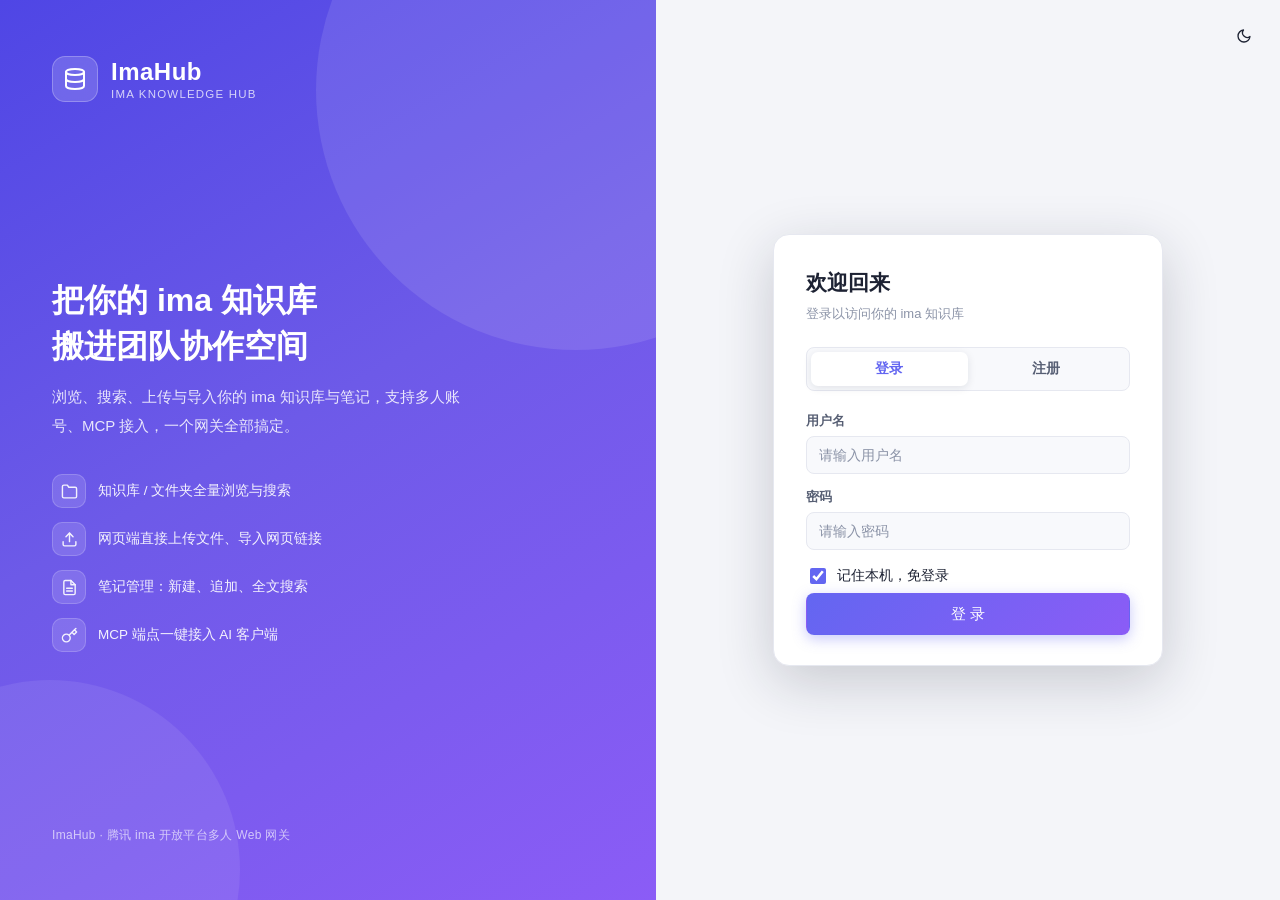
==== commit c3ccc9f6: "feat(auth): 单人模式——首启单账号 + 本机免登录（设备 token） - 服务端：设备 token 签发/免密登录/吊销（sha256 落盘，改密全清）；setup 用户名可省默认 ad" ====
--- a/web/index.html
+++ b/web/index.html
@@ -44,6 +44,10 @@
       </div>
 
       <form id="auth-form" autocomplete="off">
+        <div class="field hidden" id="auth-server-field">
+          <label for="auth-server">服务端地址</label>
+          <input class="input mono" id="auth-server" name="server" placeholder="留空用上次" autocomplete="off">
+        </div>
         <div class="field">
           <label for="auth-username">用户名</label>
           <input class="input" id="auth-username" name="username" placeholder="请输入用户名" autocomplete="username" required>
@@ -56,6 +60,7 @@
           <label for="auth-password2">确认密码</label>
           <input class="input" id="auth-password2" name="password2" type="password" placeholder="再次输入密码" autocomplete="new-password">
         </div>
+        <label class="checkbox" id="auth-remember-wrap"><input type="checkbox" id="auth-remember" checked>记住本机，免登录</label>
         <button class="btn primary login-submit" id="auth-submit" type="submit">登 录</button>
       </form>
     </div>
@@ -77,6 +82,7 @@
       <button class="side-item" data-route="home"><span data-icon="home"></span>首页</button>
       <button class="side-item" data-route="files"><span data-icon="folder"></span>文件 / 知识库</button>
       <button class="side-item" data-route="notes"><span data-icon="note"></span>笔记</button>
+      <button class="side-item" data-route="peers"><span data-icon="link"></span>节点</button>
       <div class="side-group-title">账号</div>
       <button class="side-item" data-route="settings"><span data-icon="settings"></span>设置</button>
       <button class="side-item hidden" data-route="admin" id="nav-admin"><span data-icon="users"></span>管理后台</button>
@@ -102,6 +108,7 @@
       <button class="btn icon ghost hamburger" id="hamburger" title="菜单"><span data-icon="menu"></span></button>
       <div class="page-title" id="page-title">文件 / 知识库</div>
       <div class="spacer"></div>
+      <div class="conn-pill hidden" id="conn-pill" title="服务端连接状态"><span class="dot"></span><span id="conn-text">—</span></div>
       <button class="btn icon ghost" id="top-theme-btn" title="切换主题"><span data-icon="moon"></span></button>
     </header>
     <main class="content" id="view-root"></main>
@@ -117,6 +124,7 @@
 <script src="view-notes.js"></script>
 <script src="view-misc.js"></script>
 <script src="view-home.js"></script>
+<script src="view-peers.js"></script>
 <script src="app.js"></script>
 </body>
 </html>
--- a/web/style.css
+++ b/web/style.css
@@ -17,6 +17,7 @@
   --hover: #f1f2f8;
   --danger: #e5484d;
   --danger-soft: rgba(229, 72, 77, .10);
+  --danger-mute: #b35158;
   --ok: #12a672;
   --ok-soft: rgba(18, 166, 114, .12);
   --warn: #d97706;
@@ -25,6 +26,7 @@
   --shadow-lg: 0 16px 56px rgba(24, 28, 48, .20);
   --radius: 12px;
   --radius-sm: 8px;
+  --radius-lg: 16px;
   --sidebar-bg: #161a2d;
   --sidebar-bg-2: #1d2238;
   --sidebar-text: #a7aec6;
@@ -46,6 +48,7 @@
   --ok-soft: rgba(18, 166, 114, .18);
   --warn-soft: rgba(217, 119, 6, .18);
   --danger-soft: rgba(229, 72, 77, .16);
+  --danger-mute: #cf8d92;
   --shadow: 0 1px 3px rgba(0, 0, 0, .35), 0 8px 24px rgba(0, 0, 0, .35);
   --shadow-lg: 0 16px 56px rgba(0, 0, 0, .6);
 }
@@ -85,10 +88,13 @@
 .btn:disabled { opacity: .55; cursor: not-allowed; transform: none; }
 .btn.primary { background: var(--accent-grad); border-color: transparent; color: #fff; box-shadow: 0 4px 14px rgba(99, 102, 241, .35); }
 .btn.primary:hover { filter: brightness(1.07); color: #fff; background: var(--accent-grad); }
-.btn.danger { background: var(--danger); border-color: transparent; color: #fff; }
+.btn.primary:disabled { filter: none; opacity: .62; box-shadow: none; }
+.btn.danger { background: var(--danger); border-color: transparent; color: #fff; box-shadow: 0 4px 14px rgba(229, 72, 77, .28); }
 .btn.danger:hover { filter: brightness(1.08); background: var(--danger); color: #fff; }
+.btn.danger:disabled { filter: none; box-shadow: none; }
 .btn.ghost { background: transparent; border-color: transparent; }
 .btn.ghost:hover { background: var(--hover); color: var(--text); border-color: transparent; }
+.btn:focus-visible { outline: 2px solid var(--accent-border); outline-offset: 2px; }
 .btn.sm { height: 30px; padding: 0 11px; font-size: 12.5px; gap: 5px; }
 .btn.icon { width: 36px; padding: 0; }
 .btn.icon.sm { width: 30px; }
@@ -114,6 +120,12 @@
 .checkbox { display: inline-flex; align-items: center; gap: 8px; cursor: pointer; font-size: 13.5px; user-select: none; }
 .checkbox input { width: 16px; height: 16px; accent-color: var(--accent); cursor: pointer; }
 
+/* 弹窗内表单抛光：说明文字对比度、字段间距（视觉终审修订） */
+.modal .hint { color: var(--text-2); }
+.modal .field { margin-bottom: 12px; }
+.acc-hint { margin: 0 0 12px; }
+.peers-page .card-head { flex-wrap: wrap; }
+
 .switch { position: relative; width: 40px; height: 22px; flex: none; cursor: pointer; }
 .switch input { opacity: 0; width: 0; height: 0; }
 .switch .track { position: absolute; inset: 0; background: var(--border); border-radius: 999px; transition: background .18s; }
@@ -122,7 +134,7 @@
 .switch input:checked + .track::after { transform: translateX(18px); }
 
 /* ============ 登录页 ============ */
-.login-wrap { min-height: 100vh; display: grid; grid-template-columns: 1.05fr 1fr; overflow: auto; }
+.login-wrap { height: 100vh; display: grid; grid-template-columns: 1.05fr 1fr; overflow: auto; }
 .login-hero {
   position: relative; overflow: hidden;
   background: linear-gradient(150deg, #4f46e5 0%, #6d5ae8 46%, #8b5cf6 100%);
@@ -160,12 +172,12 @@
 .login-card {
   width: 100%; max-width: 390px;
   background: var(--panel); border: 1px solid var(--border);
-  border-radius: 18px; box-shadow: var(--shadow-lg);
+  border-radius: var(--radius-lg); box-shadow: var(--shadow-lg);
   padding: 34px 32px 30px;
 }
 .login-card h2 { margin: 0 0 6px; font-size: 21px; }
 .login-card .sub { color: var(--muted); font-size: 13px; margin: 0 0 22px; line-height: 1.7; }
-.login-tabs { display: flex; background: var(--panel-2); border: 1px solid var(--border); border-radius: 10px; padding: 4px; margin-bottom: 22px; }
+.login-tabs { display: flex; background: var(--panel-2); border: 1px solid var(--border); border-radius: var(--radius-sm); padding: 4px; margin-bottom: 22px; }
 .login-tabs button {
   flex: 1; height: 34px; border: 0; border-radius: 7px; background: transparent;
   color: var(--text-2); font-size: 13.5px; font-weight: 600; cursor: pointer; transition: all .16s;
@@ -242,6 +254,16 @@
 }
 .topbar .page-title { font-size: 16.5px; font-weight: 700; }
 .topbar .spacer { flex: 1; }
+
+/* ===== 客户端：服务端连接状态 ===== */
+.conn-pill {
+  display: inline-flex; align-items: center; gap: 6px;
+  font-size: 12px; font-weight: 600; color: var(--ok);
+  background: var(--ok-soft); border-radius: 999px; padding: 4px 11px; margin-right: 6px;
+}
+.conn-pill .dot { width: 7px; height: 7px; border-radius: 50%; background: var(--ok); }
+.conn-pill.off { color: var(--muted); background: var(--border); }
+.conn-pill.off .dot { background: var(--muted); }
 .hamburger { display: none; }
 
 .content { flex: 1; overflow: auto; position: relative; }
@@ -255,7 +277,7 @@
   display: flex; align-items: center; gap: 10px;
   padding: 16px 20px; border-bottom: 1px solid var(--border);
 }
-.card-head h3 { margin: 0; font-size: 15px; font-weight: 700; }
+.card-head h3 { margin: 0; font-size: 15px; font-weight: 700; letter-spacing: .2px; }
 .card-head .sub { color: var(--muted); font-size: 12.5px; }
 .card-body { padding: 20px; }
 
@@ -287,6 +309,11 @@
 .badge.warn { background: var(--warn-soft); color: var(--warn); }
 .badge.danger { background: var(--danger-soft); color: var(--danger); }
 .badge.muted { background: var(--hover); color: var(--muted); }
+/* 状态徽章：pending 橙 / approved 绿 / denied 灰红 / revoked·expired 灰 */
+.badge.pending { background: var(--warn-soft); color: var(--warn); }
+.badge.approved { background: var(--ok-soft); color: var(--ok); }
+.badge.denied { background: var(--danger-soft); color: var(--danger-mute); }
+.badge.revoked, .badge.expired { background: var(--hover); color: var(--muted); }
 
 .muted { color: var(--muted); }
 .mono { font-family: ui-monospace, SFMono-Regular, Menlo, Consolas, "Liberation Mono", monospace; }
@@ -323,7 +350,7 @@
   display: flex; align-items: flex-start; gap: 10px;
   background: var(--panel); border: 1px solid var(--border);
   border-left: 3px solid var(--accent);
-  border-radius: 10px; box-shadow: var(--shadow-lg);
+  border-radius: var(--radius-sm); box-shadow: var(--shadow-lg);
   padding: 12px 14px; font-size: 13px; line-height: 1.6;
   animation: toast-in .22s ease;
 }
@@ -351,7 +378,7 @@
 .modal {
   width: 100%; max-width: 460px; max-height: calc(100vh - 48px);
   background: var(--panel); border: 1px solid var(--border);
-  border-radius: 16px; box-shadow: var(--shadow-lg);
+  border-radius: var(--radius-lg); box-shadow: var(--shadow-lg);
   display: flex; flex-direction: column; overflow: hidden;
   animation: modal-in .2s cubic-bezier(.2, .9, .3, 1.2);
 }
@@ -362,7 +389,7 @@
   display: flex; align-items: center; gap: 10px;
   padding: 17px 22px 14px; border-bottom: 1px solid var(--border);
 }
-.modal-head h3 { margin: 0; font-size: 16px; font-weight: 700; flex: 1; }
+.modal-head h3 { margin: 0; font-size: 16px; font-weight: 700; letter-spacing: .2px; flex: 1; }
 .modal-body { padding: 20px 22px; overflow-y: auto; }
 .modal-foot {
   display: flex; justify-content: flex-end; gap: 10px;
@@ -420,7 +447,7 @@
 /* IMA 容量池账号卡片 */
 .acct-list { display: flex; flex-direction: column; gap: 12px; }
 .acct-item {
-  border: 1px solid var(--border); border-radius: 12px;
+  border: 1px solid var(--border); border-radius: var(--radius);
   background: var(--panel-2); padding: 13px 15px;
 }
 .acct-main { display: flex; align-items: center; gap: 12px; flex-wrap: wrap; }
@@ -476,7 +503,7 @@
 
 .drop-overlay {
   position: absolute; inset: 12px; z-index: 30;
-  border: 2.5px dashed var(--accent); border-radius: 16px;
+  border: 2.5px dashed var(--accent); border-radius: var(--radius-lg);
   background: var(--accent-soft);
   display: none; flex-direction: column; align-items: center; justify-content: center; gap: 10px;
   color: var(--accent); font-size: 16px; font-weight: 600;
@@ -486,7 +513,7 @@
 
 /* 上传进度 */
 .upl-list { display: flex; flex-direction: column; gap: 10px; margin-top: 4px; }
-.upl-item { border: 1px solid var(--border); border-radius: 10px; padding: 10px 12px; background: var(--panel-2); }
+.upl-item { border: 1px solid var(--border); border-radius: var(--radius-sm); padding: 10px 12px; background: var(--panel-2); }
 .upl-item .row1 { display: flex; align-items: center; gap: 8px; font-size: 12.5px; margin-bottom: 8px; }
 .upl-item .fname { flex: 1; min-width: 0; white-space: nowrap; overflow: hidden; text-overflow: ellipsis; font-weight: 500; }
 .progress { height: 6px; border-radius: 999px; background: var(--border); overflow: hidden; }
@@ -534,7 +561,7 @@
 .md-strong { font-weight: 700; }
 .md-em { font-style: italic; }
 .md-code {
-  background: var(--panel-2); border: 1px solid var(--border); border-radius: 10px;
+  background: var(--panel-2); border: 1px solid var(--border); border-radius: var(--radius-sm);
   padding: 13px 15px; overflow-x: auto; font-size: 12.8px; line-height: 1.7; margin: 12px 0;
 }
 .md-code code { font-family: ui-monospace, SFMono-Regular, Menlo, Consolas, monospace; }
@@ -556,13 +583,13 @@
 .setting-row .val { flex: 1; min-width: 0; }
 .mcp-endpoint {
   display: flex; align-items: center; gap: 8px;
-  background: var(--panel-2); border: 1px solid var(--border); border-radius: 10px;
+  background: var(--panel-2); border: 1px solid var(--border); border-radius: var(--radius-sm);
   padding: 11px 14px; font-size: 13px;
 }
 .mcp-endpoint .mono { flex: 1; min-width: 0; overflow-x: auto; white-space: nowrap; }
 .code-block {
   position: relative;
-  background: var(--panel-2); border: 1px solid var(--border); border-radius: 10px;
+  background: var(--panel-2); border: 1px solid var(--border); border-radius: var(--radius-sm);
   padding: 14px 16px; overflow-x: auto;
 }
 .code-block pre { margin: 0; font-size: 12.5px; line-height: 1.75; font-family: ui-monospace, SFMono-Regular, Menlo, Consolas, monospace; }
@@ -570,7 +597,7 @@
 .kv-preview {
   display: inline-flex; align-items: center; gap: 8px;
   background: var(--panel-2); border: 1px solid var(--border);
-  border-radius: 8px; padding: 7px 12px; font-size: 13px;
+  border-radius: var(--radius-sm); padding: 7px 12px; font-size: 13px;
 }
 
 /* ============ 管理页 ============ */
@@ -582,16 +609,14 @@
 .dl dd { margin: 0; word-break: break-all; }
 
 /* ============ 首页仪表盘 ============ */
-.home-page {
-  display: grid; grid-template-columns: 1.15fr 1fr; gap: 18px;
-  padding: 20px 22px 40px; align-items: start;
-}
-.home-panel { min-width: 0; }
+/* .home-page 唯一生效定义在「首页升级」段（display:block），此处不重复声明 */
+.home-panel { min-width: 0; display: flex; flex-direction: column; }
+.home-panel > .empty { flex: 1; padding: 24px; }
 .home-sub-title { font-size: 12.5px; font-weight: 700; color: var(--text-2); margin: 18px 2px 8px; }
 
 .stat-row { display: grid; grid-template-columns: repeat(4, 1fr); gap: 10px; }
 .stat-card {
-  background: var(--panel-2); border: 1px solid var(--border); border-radius: 10px;
+  background: var(--panel-2); border: 1px solid var(--border); border-radius: var(--radius-sm);
   padding: 12px 14px;
 }
 .stat-card .num { font-size: 21px; font-weight: 700; letter-spacing: .2px; }
@@ -614,7 +639,7 @@
 .scan-bar {
   display: flex; align-items: center; gap: 12px; flex-wrap: wrap;
   padding: 12px 14px; margin-top: 16px;
-  background: var(--panel-2); border: 1px solid var(--border); border-radius: 10px;
+  background: var(--panel-2); border: 1px solid var(--border); border-radius: var(--radius-sm);
 }
 
 .task-input-row { display: flex; gap: 8px; margin-bottom: 10px; }
@@ -692,7 +717,6 @@
 }
 
 @media (max-width: 860px) {
-  .home-page { grid-template-columns: 1fr; padding: 14px 12px 32px; }
   .stat-row { grid-template-columns: repeat(2, 1fr); }
   .sidebar {
     position: fixed; left: 0; top: 0; bottom: 0;
@@ -736,7 +760,7 @@
 
 .home-hero {
   position: relative; overflow: hidden;
-  border-radius: 18px; padding: 24px 26px;
+  border-radius: var(--radius-lg); padding: 24px 26px;
   background: linear-gradient(120deg, #4f46e5 0%, #7c3aed 48%, #a855f7 100%);
   color: #fff; margin-bottom: 18px;
   box-shadow: 0 12px 32px rgba(99, 102, 241, .28);
@@ -776,7 +800,7 @@
 .hero-btn:hover { background: rgba(255,255,255,.3) !important; transform: translateY(-1px); }
 .hero-btn:active { transform: translateY(0); }
 
-.home-grid { display: grid; grid-template-columns: 1.12fr 1fr; gap: 18px; align-items: start; }
+.home-grid { display: grid; grid-template-columns: 1.12fr 1fr; gap: 18px; align-items: stretch; }
 @media (max-width: 1020px) {
   .home-grid { grid-template-columns: 1fr; }
   .hero-main { flex-direction: column; align-items: flex-start; }
@@ -803,7 +827,7 @@
 }
 .donut-hole {
   position: absolute; inset: 21%;
-  background: var(--card, #fff); border-radius: 50%;
+  background: var(--panel); border-radius: 50%;
   display: flex; flex-direction: column; align-items: center; justify-content: center;
   box-shadow: inset 0 1px 4px rgba(15,23,42,.08);
 }
@@ -822,7 +846,7 @@
   width: 2px; border-radius: 2px; background: var(--hover);
 }
 .timeline .recent-item { position: relative; }
-.timeline .recent-icon { position: relative; z-index: 1; box-shadow: 0 0 0 3px var(--card, #fff); }
+.timeline .recent-icon { position: relative; z-index: 1; box-shadow: 0 0 0 3px var(--panel); }
 
 /* 账号贡献 */
 .acct-avatar {
@@ -866,19 +890,19 @@
 
 .ask-q {
   display: flex; align-items: center; gap: 8px;
-  background: var(--hover); border-radius: 10px; padding: 10px 13px;
+  background: var(--hover); border-radius: var(--radius-sm); padding: 10px 13px;
   font-size: 13.5px; color: var(--text-2); margin-bottom: 12px;
 }
 .ask-answer-body {
   background: var(--accent-soft, rgba(99,102,241,.08));
   border: 1px solid rgba(99,102,241,.16);
-  border-radius: 12px; padding: 13px 15px; font-size: 13.5px; line-height: 1.75;
+  border-radius: var(--radius); padding: 13px 15px; font-size: 13.5px; line-height: 1.75;
 }
 .ask-answer-body p { margin: 6px 0; }
 .ask-answer-body ul, .ask-answer-body ol { margin: 6px 0 6px 20px; }
 .ask-source {
   border: 1px solid var(--border, rgba(120,130,160,.18));
-  border-radius: 11px; padding: 10px 13px; margin: 8px 0;
+  border-radius: var(--radius-sm); padding: 10px 13px; margin: 8px 0;
 }
 .ask-source.clickable { cursor: pointer; }
 .ask-source.clickable:hover { border-color: var(--accent); background: var(--hover); }
@@ -954,7 +978,7 @@
   display: flex; align-items: center; gap: 11px;
   background: linear-gradient(90deg, rgba(99,102,241,.10), rgba(139,92,246,.06));
   border: 1px solid rgba(99,102,241,.18);
-  border-radius: 13px; padding: 11px 15px;
+  border-radius: var(--radius); padding: 11px 15px;
 }
 .announce-icon {
   width: 30px; height: 30px; border-radius: 9px; flex: none;
@@ -972,19 +996,405 @@
   display: flex; align-items: center; gap: 10px;
   padding: 9px 14px; border-bottom: 1px solid var(--border, rgba(120,130,160,.18));
   background: var(--accent-soft, rgba(99,102,241,.08)); font-size: 12.5px;
-  border-radius: 13px 13px 0 0;
+  border-radius: var(--radius) var(--radius) 0 0;
 }
 .preview-box { margin-top: 14px; }
-.preview-img { max-width: 100%; max-height: 380px; border-radius: 11px; display: block; margin: 0 auto; }
-.preview-frame { width: 100%; height: 420px; border: 1px solid var(--border, rgba(120,130,160,.2)); border-radius: 11px; }
+.preview-img { max-width: 100%; max-height: 380px; border-radius: var(--radius-sm); display: block; margin: 0 auto; }
+.preview-frame { width: 100%; height: 420px; border: 1px solid var(--border, rgba(120,130,160,.2)); border-radius: var(--radius-sm); }
 .preview-pre {
   max-height: 380px; overflow: auto; padding: 12px 14px;
-  background: var(--hover); border-radius: 11px;
+  background: var(--hover); border-radius: var(--radius-sm);
   font-size: 12px; line-height: 1.7; white-space: pre-wrap; word-break: break-word;
 }
 .ann-item {
   display: flex; align-items: flex-start; gap: 10px;
   padding: 10px 12px; border: 1px solid var(--border, rgba(120,130,160,.18));
-  border-radius: 11px; margin: 8px 0;
+  border-radius: var(--radius-sm); margin: 8px 0;
 }
 .ann-item-body { flex: 1; min-width: 0; font-size: 13px; }
+
+/* ============================================================
+   移动端适配（≤768px 主断点；≤480px 小屏细分）
+   侧栏改固定底部标签栏 / 触控目标 ≥40px / 表格与模态适配
+   ============================================================ */
+@media (max-width: 768px) {
+  :root { --tabbar-h: 58px; }
+
+  /* —— 布局：主区全宽，底部给标签栏留位 —— */
+  .layout { height: 100vh; height: 100dvh; }
+  .main { width: 100%; margin-left: 0; min-width: 0; }
+  .content {
+    padding-bottom: calc(var(--tabbar-h) + env(safe-area-inset-bottom, 0px) + 16px);
+    overscroll-behavior: contain;
+  }
+
+  /* —— 侧栏 → 固定底部标签栏（横向、图标+小字、可横滑） —— */
+  .sidebar {
+    top: auto; left: 0; right: 0; bottom: 0;
+    width: 100%; height: calc(var(--tabbar-h) + env(safe-area-inset-bottom, 0px));
+    padding: 0 0 env(safe-area-inset-bottom, 0px); gap: 0;
+    flex-direction: row; align-items: stretch;
+    transform: none;
+    border-right: 0; border-top: 1px solid var(--sidebar-line);
+    background: var(--sidebar-bg);
+    box-shadow: 0 -8px 24px rgba(15, 23, 42, .14);
+    z-index: 40;
+  }
+  .sidebar.open { transform: none; }
+  .sidebar-overlay, .sidebar-overlay.show { display: none; }
+  .hamburger { display: none; }
+  .side-brand, .side-group-title, .side-user { display: none; }
+  .side-nav {
+    display: flex;
+    flex: 1; min-width: 0;
+    flex-direction: row; align-items: stretch; gap: 2px;
+    padding: 6px 4px;
+    overflow-x: auto; overflow-y: hidden;
+    -webkit-overflow-scrolling: touch; overscroll-behavior-x: contain;
+    scrollbar-width: none;
+  }
+  .side-nav::-webkit-scrollbar { display: none; }
+  .side-nav .side-item {
+    width: auto; min-width: 62px; height: auto;
+    flex: 0 0 auto; flex-direction: column; justify-content: center;
+    gap: 3px; padding: 5px 10px; border-radius: 12px;
+    font-size: 10px; line-height: 1; white-space: nowrap;
+    touch-action: manipulation;
+  }
+  .side-foot {
+    margin: 0; border-top: 0; padding: 6px 6px 6px 2px;
+    display: flex; align-items: stretch; flex: none;
+  }
+  .side-foot-actions { flex-direction: row; gap: 2px; margin-top: 0; }
+  .side-foot-actions .btn {
+    width: auto; min-width: 54px; height: auto; min-height: 46px;
+    flex: 0 0 auto; flex-direction: column; justify-content: center;
+    gap: 3px; padding: 5px 8px; border: 0; border-radius: 12px;
+    font-size: 10px; line-height: 1; white-space: nowrap;
+  }
+
+  /* —— 顶栏压缩，保持单行 —— */
+  .topbar { height: 52px; padding: 0 12px; gap: 8px; }
+  .page-title { font-size: 15px; white-space: nowrap; overflow: hidden; text-overflow: ellipsis; }
+  .conn-pill { height: 30px; padding: 0 10px; font-size: 12px; gap: 7px; }
+
+  /* —— 触控目标：按钮 / 输入框 / 复选框 ≥40px —— */
+  .btn { min-height: 40px; }
+  .btn.sm { min-height: 40px; height: 40px; }
+  .btn.icon, .btn.icon.sm { width: 40px; height: 40px; min-height: 40px; padding: 0; }
+  .modal-close { width: 40px; height: 40px; }
+  .login-tabs button { height: 42px; }
+  .search-box input { height: 40px; }
+  .hero-ask-input { height: 42px; }
+  .hero-ask-btn { height: 42px; min-height: 42px; padding: 0 16px; }
+  .sel-cell input {
+    width: 40px; height: 40px; margin: 0; flex: none;
+  }
+  /* 小圆点：透明外扩命中区 */
+  .task-dot, .today-dot { position: relative; }
+  .task-dot::after, .today-dot::after { content: ''; position: absolute; inset: -12px; }
+  /* 交互元素直接加大（外扩 ::after 会被 overflow:hidden 裁掉，不顶用） */
+  .crumb { min-height: 36px; padding: 6px 10px; }
+  button, .side-item, .crumb, .note-item, .kb-item, .cal-day,
+  .ev-item, .today-item, .recent-item, .task-item {
+    touch-action: manipulation;
+  }
+  /* 输入字号 ≥16px，避免 iOS 聚焦自动放大 */
+  .input, .select, .textarea, .search-box input, .hero-ask-input { font-size: 16px; }
+
+  /* —— 文件工具栏：换行收纳，上传/下载不被遮挡 —— */
+  .files-toolbar { padding: 10px 12px; gap: 8px; flex-wrap: wrap; }
+  .files-toolbar .breadcrumb { flex: 1 1 100%; overflow-x: auto; flex-wrap: nowrap; }
+  .crumb { max-width: 130px; }
+  .toolbar-actions { flex: 1 1 100%; gap: 8px; flex-wrap: wrap; }
+  .search-box { flex: 1 1 140px; min-width: 0; height: 42px; }
+
+  /* —— 表格：文件表定宽省略，宽表横向滚动 —— */
+  .table-wrap { -webkit-overflow-scrolling: touch; overscroll-behavior-x: contain; }
+  .files-page .tbl:has(.sel-cell) { table-layout: fixed; width: 100%; }
+  .files-page .tbl:has(.sel-cell) th:first-child { width: 48px !important; }
+  .files-page .tbl:has(.sel-cell) th:nth-child(3) { width: 92px !important; }
+  .files-page .tbl:has(.sel-cell) th:nth-child(4) { width: 120px !important; }
+  .files-page .tbl:has(.sel-cell) th:nth-child(5) { width: 112px !important; }
+  .files-page .tbl .sel-cell { padding: 10px 4px; }
+  .tbl th, .tbl td { padding: 10px; }
+  .tbl th { font-size: 12px; }
+  .tbl td { font-size: 13px; }
+  .tbl .cell-name .nm { font-size: 13px; line-height: 1.45; }
+  .file-icon { width: 32px; height: 32px; border-radius: 8px; }
+  #admin-users .tbl { min-width: 620px; }
+  .admin-page .card-head, .settings-page .card-head { flex-wrap: wrap; }
+
+  /* —— 列表条目：字号/行距/长名省略 —— */
+  .files-body { padding: 12px 12px 20px; overscroll-behavior: contain; }
+  .kb-list, .notes-list, .note-content { overscroll-behavior: contain; }
+  .kb-item { min-height: 44px; }
+  .note-item { padding: 12px; min-height: 44px; }
+  .note-item .nt { font-size: 14px; line-height: 1.45; }
+  .note-item .nd { font-size: 12px; line-height: 1.5; }
+  .note-viewer-head { padding: 12px; flex-wrap: wrap; gap: 8px; }
+  .note-viewer-head h3 { font-size: 15px; flex: 1 1 100%; }
+  .note-content { padding: 16px 14px 28px; }
+  .ev-item, .today-item, .recent-item, .task-item { min-height: 44px; padding: 10px 6px; }
+  .cal-day { min-height: 44px; }
+
+  /* —— 模态：近乎全屏，高自适应可滚 —— */
+  .modal-mask { padding: 12px 0; }
+  .modal, .modal.wide, .modal.xwide {
+    width: calc(100% - 16px); max-width: none;
+    max-height: calc(100vh - 24px); max-height: calc(100dvh - 24px);
+    border-radius: 16px;
+  }
+  .modal-head { padding: 14px 16px 10px; }
+  .modal-head h3 { font-size: 16px; }
+  .modal-body { padding: 4px 16px 12px; overflow-y: auto; -webkit-overflow-scrolling: touch; }
+  .modal-foot { padding: 12px 16px 16px; flex-wrap: wrap; gap: 8px; }
+  .modal-foot .btn { flex: 1 1 140px; min-height: 42px; }
+
+  /* —— 首页：hero/统计卡单列，不溢出 —— */
+  .home-hero { padding: 18px 16px; margin-bottom: 14px; }
+  .hero-main { gap: 14px; }
+  .hero-title { font-size: 19px; }
+  .hero-date { font-size: 12px; }
+  .hero-actions { min-width: 0; gap: 8px; }
+  .hero-actions .hero-btn { min-width: 0; min-height: 42px; flex: 1 1 140px; }
+  .hero-ask { max-width: 100%; }
+  .hero-chips { margin-top: 10px; }
+  .stat-row { grid-template-columns: 1fr; }
+  .home-grid { grid-template-columns: 1fr; gap: 14px; }
+  .donut-wrap { gap: 14px; }
+  .donut-legend { min-width: 0; flex: 1 1 180px; }
+  .announce-inner { padding: 10px 12px; gap: 9px; }
+
+  /* —— 设置/管理单列 —— */
+  .settings-page, .admin-page { padding: 16px 12px 28px; gap: 14px; }
+  .dl { grid-template-columns: 84px 1fr; }
+
+  /* —— 登录页 —— */
+  .login-wrap { height: 100vh; height: 100dvh; }
+  .toasts { top: 60px; right: 10px; left: auto; max-width: calc(100vw - 20px); }
+  .toast { min-width: 0; width: auto; }
+}
+
+@media (max-width: 480px) {
+  .topbar { padding: 0 10px; gap: 6px; }
+  .page-title { font-size: 14px; }
+  .conn-pill { padding: 0 8px; font-size: 11.5px; }
+
+  /* 文件表隐藏「子项」列，名称列留足省略空间 */
+  .files-page .tbl:has(.sel-cell) th:nth-child(4),
+  .files-page .tbl:has(.sel-cell) td:nth-child(4) { display: none; }
+  .files-page .tbl:has(.sel-cell) th:nth-child(3) { width: 84px !important; }
+  .files-page .tbl:has(.sel-cell) th:nth-child(5) { width: 100px !important; }
+
+  .home-hero { padding: 16px 14px; }
+  .hero-title { font-size: 18px; }
+  .hero-actions .hero-btn { flex: 1 1 120px; }
+  .donut { width: 132px; height: 132px; }
+
+  .login-hero { padding: 24px 18px; }
+  .hero-mid { margin: 20px 0; }
+  .hero-mid h2 { font-size: 20px; }
+  .login-side, .login-card { padding: 26px 18px 30px; }
+
+  .notes-list-pane { max-height: 260px; }
+  .kb-panel, .nb-panel { max-height: 190px; }
+}
+
+/* —— 上传队列（设置页） —— */
+.queue-list { display: flex; flex-direction: column; gap: 8px; }
+.queue-item {
+  display: flex; align-items: center; gap: 8px;
+  padding: 8px 10px; border: 1px solid var(--border); border-radius: var(--radius-sm);
+  background: var(--panel);
+}
+.queue-item-main { flex: 1; min-width: 0; }
+.queue-item-name { font-weight: 600; overflow: hidden; text-overflow: ellipsis; white-space: nowrap; }
+.queue-item .muted { font-size: 12px; overflow: hidden; text-overflow: ellipsis; white-space: nowrap; }
+@media (max-width: 768px) {
+  .queue-item { flex-wrap: wrap; }
+  .queue-item-main { flex: 1 1 100%; }
+}
+
+/* —— 服务端列表芯片（登录页可点按钮）与 chip 组 —— */
+.chips { display: flex; flex-wrap: wrap; gap: 6px; margin-top: 6px; }
+.srv-chip {
+  display: inline-flex; align-items: center;
+  max-width: 100%; min-height: 34px; padding: 6px 12px;
+  border: 1px solid var(--border); border-radius: 999px;
+  background: var(--panel); color: var(--text-2);
+  font-size: 12.5px; cursor: pointer;
+  overflow: hidden; text-overflow: ellipsis; white-space: nowrap;
+}
+.srv-chip:hover { border-color: var(--accent); color: var(--accent); }
+@media (max-width: 768px) {
+  .srv-chip { min-height: 40px; font-size: 13px; }
+}
+
+/* —— 节点页（P2P 发现 / 邀请） —— */
+.peers-page { max-width: 880px; margin: 0 auto; padding: 24px 24px 48px; display: flex; flex-direction: column; gap: 18px; }
+.peer-id { letter-spacing: .5px; word-break: break-all; }
+.peer-invite-row { margin-top: 4px; }
+.peer-add-row { display: flex; gap: 8px; margin-bottom: 12px; }
+.peer-add-row .input { flex: 1; min-width: 0; }
+.peer-list { display: flex; flex-direction: column; gap: 8px; }
+.peer-row {
+  display: flex; align-items: center; gap: 10px;
+  padding: 9px 12px; border: 1px solid var(--border); border-radius: var(--radius-sm);
+  background: var(--panel); transition: border-color .15s, background .15s;
+}
+.peer-main { flex: 1; min-width: 0; }
+.peer-name { display: flex; align-items: center; gap: 6px; font-size: 13px; font-weight: 600; }
+.peer-name .nm { white-space: nowrap; overflow: hidden; text-overflow: ellipsis; }
+.peer-trusted { display: inline-flex; color: var(--ok); flex: none; }
+.peer-meta { display: flex; align-items: center; gap: 8px; margin-top: 4px; font-size: 11.5px; color: var(--muted); flex-wrap: wrap; }
+.peer-meta .badge { height: 18px; font-size: 10px; }
+.peer-actions { display: flex; gap: 6px; flex: none; }
+.peer-row:hover { border-color: var(--accent-border); background: var(--hover); }
+
+/* 在线/离线小徽章（90s 内宣告算在线） */
+.peer-presence {
+  display: inline-flex; align-items: center; gap: 5px; flex: none;
+  height: 20px; padding: 0 8px; border-radius: 999px;
+  font-size: 10.5px; font-weight: 600; color: var(--muted); background: var(--hover);
+}
+.peer-presence i { width: 6px; height: 6px; border-radius: 50%; background: var(--muted); }
+.peer-presence.on { color: var(--ok); background: var(--ok-soft); }
+.peer-presence.on i { background: var(--ok); box-shadow: 0 0 0 3px var(--ok-soft); }
+
+/* 已授予范围（节点行内小徽章组） */
+.peer-scopes { display: inline-flex; align-items: center; gap: 4px; flex-wrap: wrap; }
+.peer-scopes .badge { height: 18px; font-size: 10px; }
+
+/* ============ 访问申请 ============ */
+.card-head-actions { margin-left: auto; display: flex; gap: 8px; flex: none; }
+.acc-outbox { font-size: 11.5px; color: var(--warn); margin: -2px 0 8px; }
+.acc-tabs {
+  display: inline-flex; gap: 4px; padding: 4px; margin-bottom: 12px;
+  background: var(--panel-2); border: 1px solid var(--border); border-radius: var(--radius-sm);
+}
+.acc-tab {
+  display: inline-flex; align-items: center; gap: 6px;
+  height: 30px; padding: 0 14px; border: 0; border-radius: 6px;
+  background: transparent; color: var(--text-2);
+  font-size: 12.5px; font-weight: 600; cursor: pointer; transition: all .15s;
+}
+.acc-tab:hover { color: var(--accent); }
+.acc-tab.active { background: var(--panel); color: var(--accent); box-shadow: 0 2px 8px rgba(24, 28, 48, .10); }
+.acc-tab:focus-visible { outline: 2px solid var(--accent-border); outline-offset: 2px; }
+.acc-count {
+  min-width: 17px; height: 17px; padding: 0 5px; border-radius: 999px;
+  background: var(--accent-soft); color: var(--accent);
+  font-size: 10.5px; display: inline-flex; align-items: center; justify-content: center;
+}
+.acc-list { display: flex; flex-direction: column; gap: 8px; }
+.acc-row {
+  display: flex; align-items: center; gap: 10px;
+  padding: 10px 12px; border: 1px solid var(--border); border-radius: var(--radius-sm);
+  background: var(--panel); transition: border-color .15s, background .15s;
+}
+.acc-row:hover { border-color: var(--accent-border); background: var(--hover); }
+.acc-main { flex: 1; min-width: 0; }
+.acc-name { display: flex; align-items: center; gap: 8px; font-size: 13px; font-weight: 600; }
+.acc-name .nm { white-space: nowrap; overflow: hidden; text-overflow: ellipsis; }
+.acc-meta { display: flex; align-items: center; gap: 8px; margin-top: 5px; font-size: 11.5px; color: var(--muted); flex-wrap: wrap; }
+.acc-meta .badge { height: 18px; font-size: 10px; }
+.acc-note {
+  max-width: 260px; overflow: hidden; text-overflow: ellipsis; white-space: nowrap;
+  color: var(--text-2); background: var(--hover); border-radius: 6px; padding: 1px 8px;
+}
+.acc-actions { display: flex; gap: 6px; flex: none; }
+.acc-empty { padding: 22px 0; text-align: center; font-size: 12.5px; color: var(--muted); }
+.acc-scopes { display: flex; gap: 14px; flex-wrap: wrap; padding: 4px 0; }
+
+@media (max-width: 768px) {
+  .peer-row { flex-wrap: wrap; }
+  .peer-main { flex: 1 1 100%; }
+  .peer-actions { width: 100%; justify-content: flex-end; }
+  .peer-name { flex-wrap: wrap; }
+
+  /* 访问申请：行内换行、Tab 加大触控目标 */
+  .card-head-actions { flex: 1 1 100%; justify-content: flex-end; }
+  .acc-tabs { display: flex; }
+  .acc-tab { flex: 1; justify-content: center; height: 40px; }
+  .acc-row { flex-wrap: wrap; }
+  .acc-main { flex: 1 1 100%; }
+  .acc-actions { width: 100%; justify-content: flex-end; }
+  .acc-note { max-width: 100%; }
+  .acc-scopes { gap: 10px 14px; }
+}
+
+/* —— 共享知识库（节点知识库模态） —— */
+.modal.peer-kb { max-width: 860px; }
+.peer-kb-top {
+  display: flex; align-items: center; gap: 8px; flex-wrap: wrap; margin-bottom: 12px;
+}
+.peer-kb-top .lbl { font-size: 12px; color: var(--muted); flex: none; }
+.peer-kb-top .pk-peer { margin-left: auto; font-size: 12px; color: var(--muted); }
+.pk-search { display: flex; gap: 8px; margin-bottom: 12px; }
+.pk-search .input { flex: 1; min-width: 0; }
+.pk-crumb {
+  display: flex; align-items: center; gap: 3px; flex-wrap: wrap;
+  min-width: 0; margin-bottom: 10px;
+}
+.pk-q-hint { margin: 0; }
+.pk-list { display: flex; flex-direction: column; gap: 8px; }
+.pk-row {
+  display: flex; align-items: center; gap: 10px;
+  padding: 9px 12px; border: 1px solid var(--border); border-radius: var(--radius-sm);
+  background: var(--panel); cursor: pointer; transition: border-color .15s, background .15s;
+}
+.pk-row:hover { border-color: var(--accent-border); background: var(--hover); }
+.pk-main { flex: 1; min-width: 0; }
+.pk-name {
+  font-size: 13px; font-weight: 600; color: var(--text);
+  white-space: nowrap; overflow: hidden; text-overflow: ellipsis;
+}
+.pk-sub {
+  margin-top: 3px; font-size: 11.5px; color: var(--muted); line-height: 1.6;
+  display: -webkit-box; -webkit-line-clamp: 2; -webkit-box-orient: vertical; overflow: hidden;
+}
+.pk-row > .icon-svg { flex: none; color: var(--muted); }
+.pk-row .kb-cover { flex: none; }
+.pk-row .file-icon { flex: none; }
+.pk-dl { flex: none; text-decoration: none; }
+
+/* 共享知识库视觉终审抛光：高亮/滚动底距/徽章行换行/面包屑节奏/下载键 hover */
+.pk-sub .hl { background: var(--accent-soft); color: var(--accent); font-style: normal; font-weight: 600; border-radius: 3px; padding: 0 2px; }
+.pk-list { padding-bottom: 10px; }
+.peer-kb-top { flex-wrap: wrap; }
+.pk-crumb { margin: 2px 0 12px; min-height: 36px; }
+.pk-dl:hover { border-color: var(--accent); color: var(--accent); background: var(--accent-soft); }
+
+@media (max-width: 768px) {
+  /* 共享知识库：手机全屏 */
+  .modal-mask.peer-kb-mask { padding: 0; }
+  .modal.peer-kb {
+    max-width: none; width: 100%; height: 100%; max-height: none; border-radius: 0;
+  }
+  .pk-search .btn { padding: 0 12px; }
+  .pk-crumb { flex-wrap: nowrap; overflow-x: auto; }
+}
+
+/* ============ 群组（任务 / 日程共享圈） ============ */
+/* 成员头像点：昵称首字，叠放展示 */
+.grp-avatars { display: inline-flex; align-items: center; margin-left: 4px; flex: none; }
+.grp-avatar {
+  width: 20px; height: 20px; margin-left: -6px; border-radius: 50%; flex: none;
+  border: 1.5px solid var(--panel); background: var(--accent-soft); color: var(--accent);
+  font-size: 10px; font-weight: 700; display: inline-flex; align-items: center; justify-content: center;
+}
+.grp-avatar:first-child { margin-left: 0; }
+.grp-badge { height: 19px; font-size: 10.5px; }
+/* 建群 / 拉人：成员复选区（超长滚动） */
+.grp-pick { display: flex; flex-direction: column; gap: 9px; max-height: 220px; overflow-y: auto; padding: 2px 0; }
+.grp-pick .hint { margin: 0; }
+/* 任务快捷添加行的「共享到群组」下拉 */
+.task-input-row .select { flex: none; width: 132px; }
+@media (max-width: 768px) {
+  /* 群组：手机端行内换行不溢出 */
+  .acc-actions { flex-wrap: wrap; }
+  .grp-avatars { flex-wrap: wrap; }
+  .task-input-row { flex-wrap: wrap; }
+  .task-input-row .select { width: 100%; }
+}
